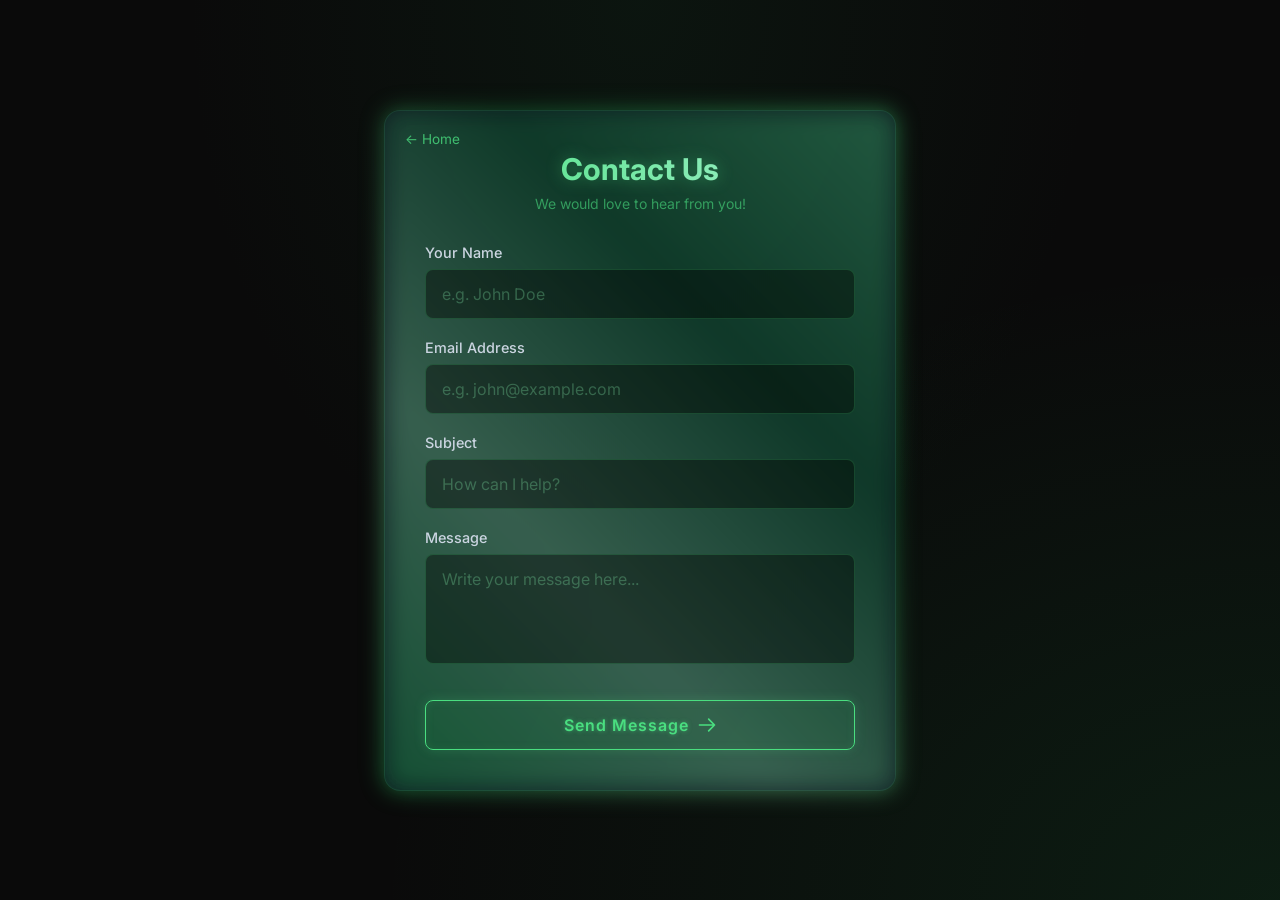
==== contact.html @ 9e4cfa11 "added new design" ====
<!DOCTYPE html>
<html lang="en">
<head>
    <meta charset="UTF-8">
    <meta name="viewport" content="width=device-width, initial-scale=1.0">
    <title>Simple Green Neon Contact Form</title>
    <!-- সাধারণ এবং সুন্দর ফন্ট (Inter) যুক্ত করা হলো -->
    <link href="https://fonts.googleapis.com/css2?family=Inter:wght@400;500;600;700&display=swap" rel="stylesheet">

    <style>
        * {
            box-sizing: border-box;
            margin: 0;
            padding: 0;
        }

        body {
            font-family: 'Inter', sans-serif;
            background-color: #0a0a0a;
            /* হালকা গ্রিন ব্যাকগ্রাউন্ড রেডিয়াল গ্র্যাডিয়েন্ট */
            background-image:
                radial-gradient(at 50% 0%, rgba(20, 83, 45, 0.15) 0, transparent 50%),
                radial-gradient(at 100% 100%, rgba(34, 197, 94, 0.1) 0, transparent 50%);
            color: #fff;
            min-height: 100vh;
            display: flex;
            align-items: center;
            justify-content: center;
            padding: 1rem;
        }

        /* গ্লোয়িং ফর্ম কন্টেইনার */
        .neon-container {
            width: 100%;
            max-width: 32rem;
            padding: 2rem;
            border-radius: 1rem;
            position: relative;
            z-index: 10;
            background: rgba(15, 23, 42, 0.6);
            backdrop-filter: blur(12px);
            border: 1px solid rgba(74, 222, 128, 0.15);
            box-shadow:
                0 0 15px rgba(74, 222, 128, 0.1),
                inset 0 0 20px rgba(74, 222, 128, 0.05);
        }

        @media (min-width: 640px) {
            .neon-container { padding: 2.5rem; }
        }

        /* কন্টেইনারের চারপাশে এনিমেটেড লাইট গ্রিন বর্ডার ইফেক্ট */
        .neon-container::before {
            content: '';
            position: absolute;
            top: -2px; left: -2px; right: -2px; bottom: -2px;
            background: linear-gradient(45deg, #22c55e, #86efac, #15803d, #4ade80);
            z-index: -1;
            filter: blur(12px);
            opacity: 0.35;
            border-radius: inherit;
            animation: glowing 15s linear infinite;
        }

        @keyframes glowing {
            0% { background-position: 0 0; }
            50% { background-position: 400% 0; }
            100% { background-position: 0 0; }
        }

        .form-header {
            text-align: center;
            margin-bottom: 2rem;
        }

        .form-header h2 {
            font-size: 1.875rem;
            font-weight: 700;
            background: linear-gradient(to right, #4ade80, #a7f3d0);
            -webkit-background-clip: text;
            background-clip: text;
            color: transparent;
            filter: drop-shadow(0 0 8px rgba(74, 222, 128, 0.4));
        }

        .form-header p {
            color: rgba(74, 222, 128, 0.6);
            margin-top: 0.5rem;
            font-size: 0.875rem;
        }

        form {
            display: flex;
            flex-direction: column;
            gap: 1.25rem;
        }

        .field-group { width: 100%; }

        /* লেবেল স্টাইল */
        .neon-label {
            color: #cbd5e1;
            font-weight: 500;
            font-size: 0.9rem;
            margin-bottom: 0.5rem;
            display: block;
            transition: color 0.3s ease;
        }

        .field-group:focus-within .neon-label {
            color: #4ade80;
        }

        /* কাস্টম ইনপুট স্টাইল (লাইট গ্রিন ফোকাস) */
        .neon-input {
            width: 100%;
            background: rgba(0, 0, 0, 0.4);
            border: 1px solid rgba(74, 222, 128, 0.2);
            border-radius: 0.5rem;
            padding: 0.875rem 1rem;
            color: #86efac;
            font-size: 1rem;
            font-family: inherit;
            transition: all 0.3s ease;
        }

        textarea.neon-input {
            resize: none;
        }

        .neon-input::placeholder {
            color: rgba(134, 239, 172, 0.3);
        }

        .neon-input:focus {
            outline: none;
            border-color: #4ade80;
            box-shadow:
                0 0 12px rgba(74, 222, 128, 0.4),
                inset 0 0 6px rgba(74, 222, 128, 0.2);
            background: rgba(6, 78, 59, 0.2);
        }

        /* নিয়ন সাবমিট বাটন */
        .btn-wrap { padding-top: 0.75rem; }

        .neon-btn {
            width: 100%;
            padding: 0.875rem 1rem;
            border-radius: 0.5rem;
            display: flex;
            justify-content: center;
            align-items: center;
            gap: 0.5rem;
            background: rgba(21, 128, 61, 0.1);
            border: 1px solid #4ade80;
            color: #4ade80;
            font-weight: 600;
            font-size: 1rem;
            font-family: inherit;
            letter-spacing: 1px;
            cursor: pointer;
            position: relative;
            overflow: hidden;
            transition: all 0.3s ease;
            text-shadow: 0 0 4px rgba(74, 222, 128, 0.5);
            box-shadow: 0 0 12px rgba(74, 222, 128, 0.2), inset 0 0 8px rgba(74, 222, 128, 0.1);
        }

        .neon-btn svg {
            width: 1.25rem;
            height: 1.25rem;
        }

        .neon-btn:hover {
            background: #4ade80;
            color: #022c22;
            box-shadow:
                0 0 20px rgba(74, 222, 128, 0.6),
                0 0 35px rgba(74, 222, 128, 0.4),
                inset 0 0 10px rgba(255, 255, 255, 0.4);
            text-shadow: none;
        }

        .neon-btn:active {
            transform: scale(0.98);
        }

        .spin {
            animation: spin 1s linear infinite;
        }

        @keyframes spin {
            from { transform: rotate(0deg); }
            to { transform: rotate(360deg); }
        }

        /* সাকসেস মেসেজ */
        .success-state {
            display: none;
            text-align: center;
            padding: 2rem 0;
        }

        .success-state.show {
            display: block;
        }

        .success-icon {
            display: inline-flex;
            align-items: center;
            justify-content: center;
            width: 4rem;
            height: 4rem;
            border-radius: 9999px;
            border: 2px solid #4ade80;
            box-shadow: 0 0 15px rgba(74, 222, 128, 0.3);
            margin-bottom: 1rem;
            background: rgba(74, 222, 128, 0.1);
        }

        .success-icon svg {
            width: 2rem;
            height: 2rem;
            color: #4ade80;
            filter: drop-shadow(0 0 5px rgba(74, 222, 128, 0.5));
        }

        .success-state h3 {
            font-size: 1.25rem;
            font-weight: 700;
            color: #6ee7b7;
            filter: drop-shadow(0 0 8px rgba(74, 222, 128, 0.3));
            margin-bottom: 0.5rem;
        }

        .success-state p {
            color: rgba(74, 222, 128, 0.7);
            font-size: 0.875rem;
        }

        .reset-btn {
            margin-top: 1.5rem;
            background: none;
            border: none;
            color: #22c55e;
            font-size: 0.875rem;
            text-decoration: underline;
            cursor: pointer;
            transition: all 0.2s ease;
            font-family: inherit;
        }

        .reset-btn:hover {
            color: #86efac;
            filter: drop-shadow(0 0 5px rgba(74, 222, 128, 0.5));
        }
    </style>
</head>
<body>

    <!-- গ্লোয়িং ফর্ম কন্টেইনার -->
    <div class="neon-container">

        <a href="index.html" style="position:absolute; top:1.25rem; left:1.25rem; color:#4ade80; text-decoration:none; font-size:0.85rem; display:flex; align-items:center; gap:6px; opacity:0.8; transition:opacity 0.2s;" onmouseover="this.style.opacity=1" onmouseout="this.style.opacity=0.8">&#8592; Home</a>
        <div class="form-header">
            <h2>Contact Us</h2>
            <p>We would love to hear from you!</p>
        </div>

        <form action="https://api.web3forms.com/submit" method="post" id="glowForm">
            <input type="hidden" name="access_key" value="3f1cc6be-ed95-4831-b984-0b19db2647e6">

            <!-- নাম (Name) -->
            <div class="field-group">
                <label for="fullName" class="neon-label">Your Name</label>
                <input type="text" id="fullName" name="from_name" class="neon-input" placeholder="e.g. John Doe" required>
            </div>

            <!-- ইমেইল (Email) -->
            <div class="field-group">
                <label for="email" class="neon-label">Email Address</label>
                <input type="email" id="email" name="email" class="neon-input" placeholder="e.g. john@example.com" required>
            </div>

            <!-- বিষয় (Subject) -->
            <div class="field-group">
                <label for="subject" class="neon-label">Subject</label>
                <input type="text" id="subject" name="subject" class="neon-input" placeholder="How can I help?" required>
            </div>

            <!-- মেসেজ (Message) -->
            <div class="field-group">
                <label for="message" class="neon-label">Message</label>
                <textarea id="message" name="message" rows="4" class="neon-input" placeholder="Write your message here..." required></textarea>
            </div>

            <!-- সাবমিট বাটন -->
            <div class="btn-wrap">
                <button type="submit" class="neon-btn">
                    <span>Send Message</span>
                    <svg fill="none" stroke="currentColor" viewBox="0 0 24 24">
                        <path stroke-linecap="round" stroke-linejoin="round" stroke-width="2" d="M14 5l7 7m0 0l-7 7m7-7H3"></path>
                    </svg>
                </button>
            </div>
        </form>

        <!-- সাকসেস মেসেজ -->
        <div id="successState" class="success-state">
            <div class="success-icon">
                <svg fill="none" stroke="currentColor" viewBox="0 0 24 24">
                    <path stroke-linecap="round" stroke-linejoin="round" stroke-width="2" d="M5 13l4 4L19 7"></path>
                </svg>
            </div>
            <h3>Message Sent!</h3>
            <p>Thank you for contacting us. We will get back to you soon.</p>

            <button onclick="resetForm()" class="reset-btn">
                Send another message
            </button>
        </div>

    </div>

    <script>
        document.addEventListener("DOMContentLoaded", function() {
            const form = document.getElementById('glowForm');

            if (form) {
                // এই অংশটি নিজে থেকেই ফর্মের সাবমিট বাটনকে চিনে নেবে
                form.addEventListener('submit', function(event) {
                    event.preventDefault(); // পেজ রিলোড বন্ধ করা

                    const successState = document.getElementById('successState');
                    const submitBtn = form.querySelector('button[type="submit"]');
                    const originalBtnContent = submitBtn.innerHTML;

                    // লোডিং স্পিনার অ্যানিমেশন চালু করা
                    submitBtn.innerHTML = `
                        <svg class="spin" xmlns="http://www.w3.org/2000/svg" fill="none" viewBox="0 0 24 24" style="width:1.25rem;height:1.25rem;">
                            <circle style="opacity:0.25" cx="12" cy="12" r="10" stroke="currentColor" stroke-width="4"></circle>
                            <path style="opacity:0.75" fill="currentColor" d="M4 12a8 8 0 018-8V0C5.373 0 0 5.373 0 12h4zm2 5.291A7.962 7.962 0 014 12H0c0 3.042 1.135 5.824 3 7.938l3-2.647z"></path>
                        </svg>
                        Sending...
                    `;
                    submitBtn.style.pointerEvents = 'none';
                    submitBtn.style.opacity = '0.8';

                    // Web3Forms-এ ডাটা পাঠানো
                    fetch(form.action, {
                        method: form.method,
                        body: new FormData(form),
                        headers: { 'Accept': 'application/json' }
                    }).then(response => {
                        if (response.ok) {
                            form.style.display = 'none';
                            successState.classList.add('show');
                            form.reset();
                        } else {
                            alert("Oops! Something went wrong.");
                        }
                    }).catch(error => {
                        alert("Network error! Please check your connection.");
                    }).finally(() => {
                        // বাটনকে আগের ডিজাইনে ফিরিয়ে আনা
                        submitBtn.innerHTML = originalBtnContent;
                        submitBtn.style.pointerEvents = 'auto';
                        submitBtn.style.opacity = '1';
                    });
                });
            }
        });

        // ফর্ম পুনরায় দেখানোর ফাংশন
        function resetForm() {
            document.getElementById('successState').classList.remove('show');
            document.getElementById('glowForm').style.display = 'flex';
        }
    </script>

</body>
</html>
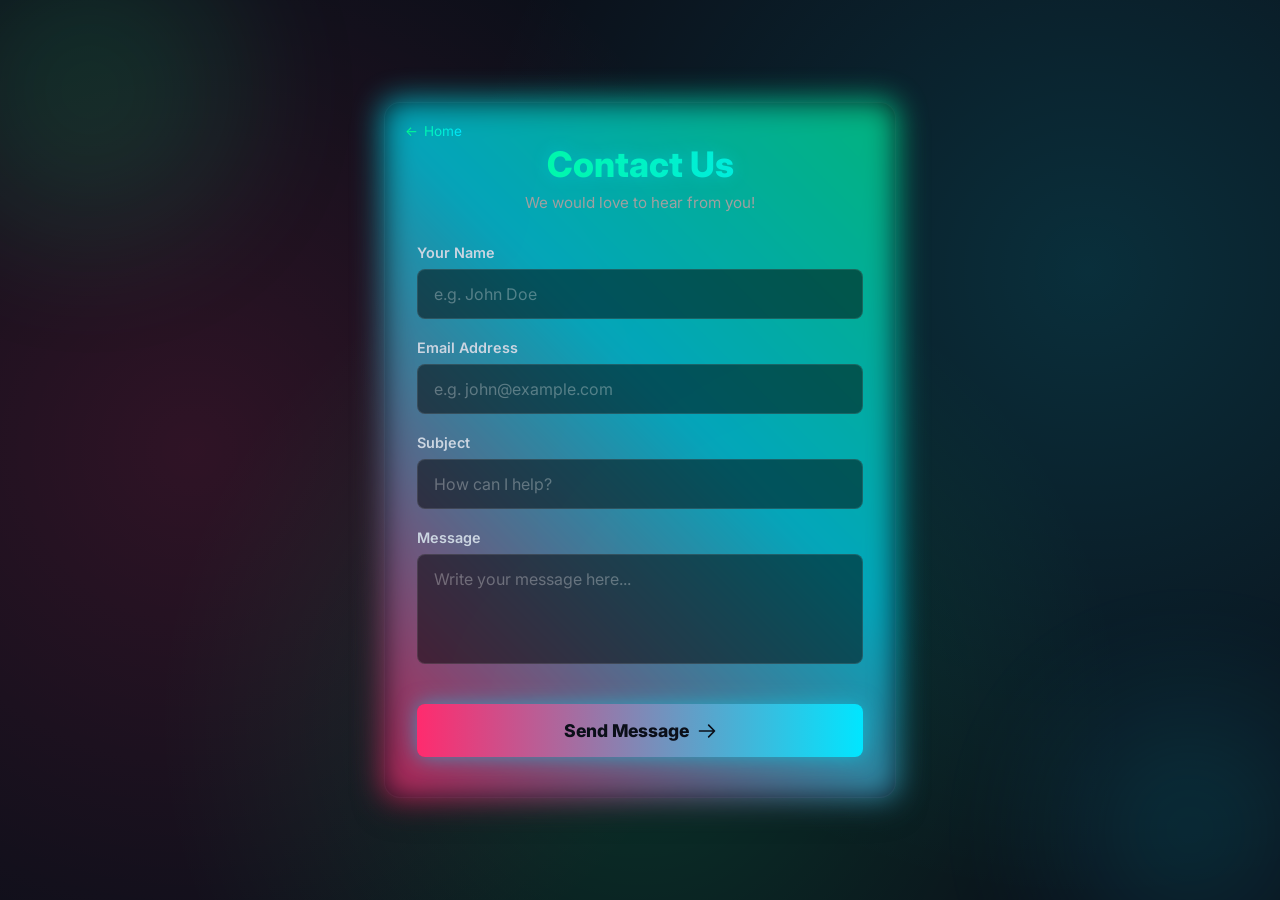
==== commit 30f2976e: "new design" ====
--- a/contact.html
+++ b/contact.html
@@ -3,299 +3,184 @@
 <head>
     <meta charset="UTF-8">
     <meta name="viewport" content="width=device-width, initial-scale=1.0">
-    <title>Simple Green Neon Contact Form</title>
-    <!-- সাধারণ এবং সুন্দর ফন্ট (Inter) যুক্ত করা হলো -->
-    <link href="https://fonts.googleapis.com/css2?family=Inter:wght@400;500;600;700&display=swap" rel="stylesheet">
+    <title>Contact | My Portfolio</title>
+    <link href="https://fonts.googleapis.com/css2?family=Inter:wght@400;500;600;700;800&display=swap" rel="stylesheet">
 
     <style>
-        * {
-            box-sizing: border-box;
-            margin: 0;
-            padding: 0;
-        }
-
+        :root {
+            --c-green: #00ff88;
+            --c-cyan: #00e6ff;
+            --c-pink: #ff2b6e;
+            --c-purple: #7c4dff;
+        }
+        * { box-sizing: border-box; margin: 0; padding: 0; }
+        html { scroll-behavior: smooth; }
         body {
             font-family: 'Inter', sans-serif;
-            background-color: #0a0a0a;
-            /* হালকা গ্রিন ব্যাকগ্রাউন্ড রেডিয়াল গ্র্যাডিয়েন্ট */
+            background-color: #0b0f19;
+            /* মাল্টি-কালার রেডিয়াল গ্রেডিয়েন্ট ব্যাকগ্রাউন্ড */
             background-image:
-                radial-gradient(at 50% 0%, rgba(20, 83, 45, 0.15) 0, transparent 50%),
-                radial-gradient(at 100% 100%, rgba(34, 197, 94, 0.1) 0, transparent 50%);
-            color: #fff;
-            min-height: 100vh;
-            display: flex;
-            align-items: center;
-            justify-content: center;
-            padding: 1rem;
-        }
-
-        /* গ্লোয়িং ফর্ম কন্টেইনার */
+                radial-gradient(circle at 15% 50%, rgba(255, 43, 110, 0.15), transparent 50%),
+                radial-gradient(circle at 85% 30%, rgba(0, 230, 255, 0.15), transparent 50%),
+                radial-gradient(circle at 50% 80%, rgba(0, 255, 136, 0.15), transparent 50%);
+            color: #fff; min-height: 100vh; display: flex; flex-direction: column; justify-content: center;
+            padding: 2rem 1rem; position: relative; overflow-x: hidden;
+        }
+
+        /* ভাসমান গ্র্যাডিয়েন্ট ব্লব — index.html এর সাথে ভিজ্যুয়াল consistency রাখার জন্য */
+        .blob { position: fixed; border-radius: 50%; filter: blur(70px); opacity: 0.12; pointer-events: none; z-index: 0; }
+        .blob-a { width: 300px; height: 300px; background: var(--c-green); top: -60px; left: -60px; animation: blobFloat 14s ease-in-out infinite; }
+        .blob-b { width: 260px; height: 260px; background: var(--c-cyan); bottom: -60px; right: -40px; animation: blobFloat 18s ease-in-out infinite reverse; }
+        @keyframes blobFloat { 0%, 100% { transform: translate(0, 0) scale(1); } 33% { transform: translate(30px, -30px) scale(1.15); } 66% { transform: translate(-20px, 20px) scale(0.9); } }
+
+        @media (prefers-reduced-motion: reduce) {
+            *, *::before, *::after { animation-duration: 0.001ms !important; animation-iteration-count: 1 !important; transition-duration: 0.001ms !important; scroll-behavior: auto !important; }
+        }
+
+        /* অ্যানিমেটেড গ্রেডিয়েন্ট টেক্সট */
+        .gradient-text {
+            background: linear-gradient(90deg, var(--c-green), var(--c-cyan), var(--c-pink), var(--c-green));
+            background-size: 300%;
+            -webkit-background-clip: text;
+            background-clip: text;
+            color: transparent;
+            animation: gradientMove 5s ease infinite;
+        }
+
+        @keyframes gradientMove {
+            0% { background-position: 0% 50%; }
+            50% { background-position: 100% 50%; }
+            100% { background-position: 0% 50%; }
+        }
+
+        /* মূল ফর্ম কন্টেইনার */
         .neon-container {
-            width: 100%;
-            max-width: 32rem;
-            padding: 2rem;
-            border-radius: 1rem;
-            position: relative;
-            z-index: 10;
-            background: rgba(15, 23, 42, 0.6);
-            backdrop-filter: blur(12px);
-            border: 1px solid rgba(74, 222, 128, 0.15);
-            box-shadow:
-                0 0 15px rgba(74, 222, 128, 0.1),
-                inset 0 0 20px rgba(74, 222, 128, 0.05);
-        }
-
-        @media (min-width: 640px) {
-            .neon-container { padding: 2.5rem; }
-        }
-
-        /* কন্টেইনারের চারপাশে এনিমেটেড লাইট গ্রিন বর্ডার ইফেক্ট */
+            width: 100%; max-width: 32rem; margin: auto; padding: 2.5rem 2rem;
+            border-radius: 1rem; position: relative; z-index: 10;
+            background: rgba(11, 15, 25, 0.85); backdrop-filter: blur(15px);
+            border: 1px solid rgba(255, 255, 255, 0.05);
+            box-shadow: 0 10px 30px rgba(0, 0, 0, 0.5);
+        }
+
+        /* কন্টেইনারের চারপাশে অ্যানিমেটেড গ্রেডিয়েন্ট বর্ডার গ্লো */
         .neon-container::before {
-            content: '';
-            position: absolute;
-            top: -2px; left: -2px; right: -2px; bottom: -2px;
-            background: linear-gradient(45deg, #22c55e, #86efac, #15803d, #4ade80);
-            z-index: -1;
-            filter: blur(12px);
-            opacity: 0.35;
-            border-radius: inherit;
-            animation: glowing 15s linear infinite;
-        }
-
+            content: ''; position: absolute; inset: -3px;
+            background: linear-gradient(45deg, var(--c-pink), var(--c-cyan), var(--c-green), var(--c-purple), var(--c-pink));
+            background-size: 400%; z-index: -1; filter: blur(15px); opacity: 0.7;
+            border-radius: inherit; animation: glowing 8s linear infinite;
+        }
         @keyframes glowing {
             0% { background-position: 0 0; }
             50% { background-position: 400% 0; }
             100% { background-position: 0 0; }
         }
 
-        .form-header {
-            text-align: center;
-            margin-bottom: 2rem;
-        }
-
-        .form-header h2 {
-            font-size: 1.875rem;
-            font-weight: 700;
-            background: linear-gradient(to right, #4ade80, #a7f3d0);
-            -webkit-background-clip: text;
-            background-clip: text;
-            color: transparent;
-            filter: drop-shadow(0 0 8px rgba(74, 222, 128, 0.4));
-        }
-
-        .form-header p {
-            color: rgba(74, 222, 128, 0.6);
-            margin-top: 0.5rem;
-            font-size: 0.875rem;
-        }
-
-        form {
-            display: flex;
-            flex-direction: column;
-            gap: 1.25rem;
-        }
-
-        .field-group { width: 100%; }
-
-        /* লেবেল স্টাইল */
-        .neon-label {
-            color: #cbd5e1;
-            font-weight: 500;
-            font-size: 0.9rem;
-            margin-bottom: 0.5rem;
-            display: block;
-            transition: color 0.3s ease;
-        }
-
+        .back-home {
+            position: absolute; top: 1.25rem; left: 1.25rem; text-decoration: none; font-size: 0.85rem;
+            display: inline-flex; align-items: center; gap: 6px; transition: all 0.3s ease;
+        }
+        .back-home .arrow { display: inline-block; transition: transform 0.3s ease; }
+        .back-home:hover .arrow { transform: translateX(-4px); }
+
+        .form-header { text-align: center; margin-bottom: 2rem; }
+        .form-header h2 { font-size: 2.2rem; font-weight: 800; filter: drop-shadow(0 0 8px rgba(0, 230, 255, 0.3)); }
+        .form-header p { color: #a0a0a0; margin-top: 0.5rem; font-size: 0.95rem; }
+
+        form { display: flex; flex-direction: column; gap: 1.25rem; }
+        .field-group { width: 100%; position: relative; }
+
+        .neon-label { color: #cbd5e1; font-weight: 600; font-size: 0.9rem; margin-bottom: 0.5rem; display: block; transition: all 0.3s ease; }
+
+        /* ইনপুট ফিল্ডে ফোকাস করলে লেবেল গ্রেডিয়েন্ট হবে */
         .field-group:focus-within .neon-label {
-            color: #4ade80;
-        }
-
-        /* কাস্টম ইনপুট স্টাইল (লাইট গ্রিন ফোকাস) */
+            background: linear-gradient(90deg, var(--c-cyan), var(--c-green));
+            -webkit-background-clip: text; background-clip: text; color: transparent;
+        }
+
         .neon-input {
-            width: 100%;
-            background: rgba(0, 0, 0, 0.4);
-            border: 1px solid rgba(74, 222, 128, 0.2);
-            border-radius: 0.5rem;
-            padding: 0.875rem 1rem;
-            color: #86efac;
-            font-size: 1rem;
-            font-family: inherit;
-            transition: all 0.3s ease;
-        }
-
-        textarea.neon-input {
-            resize: none;
-        }
-
-        .neon-input::placeholder {
-            color: rgba(134, 239, 172, 0.3);
-        }
-
+            width: 100%; background: rgba(0, 0, 0, 0.5);
+            border: 1px solid rgba(255, 255, 255, 0.1); border-radius: 0.5rem;
+            padding: 0.875rem 1rem; color: #fff; font-size: 1rem; font-family: inherit; transition: all 0.3s ease;
+        }
+        textarea.neon-input { resize: none; }
+        .neon-input::placeholder { color: rgba(255, 255, 255, 0.3); }
+
+        /* ইনপুট ফিল্ডে ফোকাস গ্রেডিয়েন্ট শ্যাডো */
         .neon-input:focus {
             outline: none;
-            border-color: #4ade80;
-            box-shadow:
-                0 0 12px rgba(74, 222, 128, 0.4),
-                inset 0 0 6px rgba(74, 222, 128, 0.2);
-            background: rgba(6, 78, 59, 0.2);
-        }
-
-        /* নিয়ন সাবমিট বাটন */
-        .btn-wrap { padding-top: 0.75rem; }
-
+            border-color: var(--c-cyan);
+            box-shadow: 0 0 15px rgba(0, 230, 255, 0.4), inset 0 0 8px rgba(255, 43, 110, 0.2);
+            background: rgba(0, 230, 255, 0.05);
+        }
+
+        .btn-wrap { padding-top: 1rem; }
+
+        /* হাই-এনার্জি অ্যানিমেটেড গ্রেডিয়েন্ট বাটন */
         .neon-btn {
-            width: 100%;
-            padding: 0.875rem 1rem;
-            border-radius: 0.5rem;
-            display: flex;
-            justify-content: center;
-            align-items: center;
-            gap: 0.5rem;
-            background: rgba(21, 128, 61, 0.1);
-            border: 1px solid #4ade80;
-            color: #4ade80;
-            font-weight: 600;
-            font-size: 1rem;
-            font-family: inherit;
-            letter-spacing: 1px;
-            cursor: pointer;
-            position: relative;
-            overflow: hidden;
-            transition: all 0.3s ease;
-            text-shadow: 0 0 4px rgba(74, 222, 128, 0.5);
-            box-shadow: 0 0 12px rgba(74, 222, 128, 0.2), inset 0 0 8px rgba(74, 222, 128, 0.1);
-        }
-
-        .neon-btn svg {
-            width: 1.25rem;
-            height: 1.25rem;
-        }
-
+            width: 100%; padding: 1rem; border-radius: 0.5rem; display: flex; justify-content: center; align-items: center; gap: 0.5rem;
+            background: linear-gradient(90deg, var(--c-pink), var(--c-cyan), var(--c-green), var(--c-pink)); background-size: 300%;
+            animation: gradientMove 4s linear infinite; border: none;
+            color: #0b0f19; font-weight: 800; font-size: 1.1rem; font-family: inherit; cursor: pointer; position: relative; overflow: hidden; transition: all 0.3s ease;
+            box-shadow: 0 0 20px rgba(0, 230, 255, 0.5);
+        }
+        .neon-btn svg { width: 1.25rem; height: 1.25rem; }
         .neon-btn:hover {
-            background: #4ade80;
-            color: #022c22;
-            box-shadow:
-                0 0 20px rgba(74, 222, 128, 0.6),
-                0 0 35px rgba(74, 222, 128, 0.4),
-                inset 0 0 10px rgba(255, 255, 255, 0.4);
-            text-shadow: none;
-        }
-
-        .neon-btn:active {
-            transform: scale(0.98);
-        }
-
-        .spin {
-            animation: spin 1s linear infinite;
-        }
-
-        @keyframes spin {
-            from { transform: rotate(0deg); }
-            to { transform: rotate(360deg); }
-        }
-
-        /* সাকসেস মেসেজ */
-        .success-state {
-            display: none;
-            text-align: center;
-            padding: 2rem 0;
-        }
-
-        .success-state.show {
-            display: block;
-        }
-
-        .success-icon {
-            display: inline-flex;
-            align-items: center;
-            justify-content: center;
-            width: 4rem;
-            height: 4rem;
-            border-radius: 9999px;
-            border: 2px solid #4ade80;
-            box-shadow: 0 0 15px rgba(74, 222, 128, 0.3);
-            margin-bottom: 1rem;
-            background: rgba(74, 222, 128, 0.1);
-        }
-
-        .success-icon svg {
-            width: 2rem;
-            height: 2rem;
-            color: #4ade80;
-            filter: drop-shadow(0 0 5px rgba(74, 222, 128, 0.5));
-        }
-
-        .success-state h3 {
-            font-size: 1.25rem;
-            font-weight: 700;
-            color: #6ee7b7;
-            filter: drop-shadow(0 0 8px rgba(74, 222, 128, 0.3));
-            margin-bottom: 0.5rem;
-        }
-
-        .success-state p {
-            color: rgba(74, 222, 128, 0.7);
-            font-size: 0.875rem;
-        }
-
-        .reset-btn {
-            margin-top: 1.5rem;
-            background: none;
-            border: none;
-            color: #22c55e;
-            font-size: 0.875rem;
-            text-decoration: underline;
-            cursor: pointer;
-            transition: all 0.2s ease;
-            font-family: inherit;
-        }
-
-        .reset-btn:hover {
-            color: #86efac;
-            filter: drop-shadow(0 0 5px rgba(74, 222, 128, 0.5));
-        }
+            transform: translateY(-3px) scale(1.02);
+            box-shadow: 0 10px 30px rgba(255, 43, 110, 0.6), 0 0 20px rgba(0, 255, 136, 0.6);
+            color: #fff;
+        }
+        .neon-btn:active { transform: scale(0.98); }
+
+        /* Spinner */
+        .spin { animation: spin 1s linear infinite; }
+        @keyframes spin { from { transform: rotate(0deg); } to { transform: rotate(360deg); } }
+
+        /* সাকসেস মেসেজ স্টাইল */
+        .success-state { display: none; text-align: center; padding: 2rem 0; }
+        .success-state.show { display: block; }
+        .success-icon { display: inline-flex; align-items: center; justify-content: center; width: 4.5rem; height: 4.5rem; border-radius: 50%; background: linear-gradient(45deg, var(--c-green), var(--c-cyan)); margin-bottom: 1rem; box-shadow: 0 0 20px rgba(0, 255, 136, 0.4); animation: popIn 0.5s ease; }
+        @keyframes popIn { 0% { transform: scale(0); opacity: 0; } 70% { transform: scale(1.15); } 100% { transform: scale(1); opacity: 1; } }
+        .success-icon svg { width: 2.5rem; height: 2.5rem; color: #0b0f19; }
+        .success-state h3 { font-size: 1.5rem; font-weight: 800; margin-bottom: 0.5rem; }
+        .success-state p { color: #a0a0a0; font-size: 0.95rem; }
+        .reset-btn { margin-top: 1.5rem; background: none; border: none; font-size: 1rem; font-weight: 600; font-family: inherit; cursor: pointer; transition: all 0.2s ease; }
+        .reset-btn.gradient-text { display: inline-block; }
+        .reset-btn:hover { filter: brightness(1.2); text-decoration: underline; }
     </style>
 </head>
 <body>
 
-    <!-- গ্লোয়িং ফর্ম কন্টেইনার -->
+    <div class="blob blob-a"></div>
+    <div class="blob blob-b"></div>
+
     <div class="neon-container">
-
-        <a href="index.html" style="position:absolute; top:1.25rem; left:1.25rem; color:#4ade80; text-decoration:none; font-size:0.85rem; display:flex; align-items:center; gap:6px; opacity:0.8; transition:opacity 0.2s;" onmouseover="this.style.opacity=1" onmouseout="this.style.opacity=0.8">&#8592; Home</a>
+        <a href="index.html" class="back-home gradient-text"><span class="arrow">&#8592;</span> Home</a>
+
         <div class="form-header">
-            <h2>Contact Us</h2>
+            <h2 class="gradient-text">Contact Us</h2>
             <p>We would love to hear from you!</p>
         </div>
 
         <form action="https://api.web3forms.com/submit" method="post" id="glowForm">
             <input type="hidden" name="access_key" value="3f1cc6be-ed95-4831-b984-0b19db2647e6">
 
-            <!-- নাম (Name) -->
             <div class="field-group">
                 <label for="fullName" class="neon-label">Your Name</label>
                 <input type="text" id="fullName" name="from_name" class="neon-input" placeholder="e.g. John Doe" required>
             </div>
-
-            <!-- ইমেইল (Email) -->
             <div class="field-group">
                 <label for="email" class="neon-label">Email Address</label>
                 <input type="email" id="email" name="email" class="neon-input" placeholder="e.g. john@example.com" required>
             </div>
-
-            <!-- বিষয় (Subject) -->
             <div class="field-group">
                 <label for="subject" class="neon-label">Subject</label>
                 <input type="text" id="subject" name="subject" class="neon-input" placeholder="How can I help?" required>
             </div>
-
-            <!-- মেসেজ (Message) -->
             <div class="field-group">
                 <label for="message" class="neon-label">Message</label>
                 <textarea id="message" name="message" rows="4" class="neon-input" placeholder="Write your message here..." required></textarea>
             </div>
 
-            <!-- সাবমিট বাটন -->
             <div class="btn-wrap">
                 <button type="submit" class="neon-btn">
                     <span>Send Message</span>
@@ -306,37 +191,30 @@
             </div>
         </form>
 
-        <!-- সাকসেস মেসেজ -->
         <div id="successState" class="success-state">
             <div class="success-icon">
                 <svg fill="none" stroke="currentColor" viewBox="0 0 24 24">
-                    <path stroke-linecap="round" stroke-linejoin="round" stroke-width="2" d="M5 13l4 4L19 7"></path>
+                    <path stroke-linecap="round" stroke-linejoin="round" stroke-width="3" d="M5 13l4 4L19 7"></path>
                 </svg>
             </div>
-            <h3>Message Sent!</h3>
+            <h3 class="gradient-text">Message Sent!</h3>
             <p>Thank you for contacting us. We will get back to you soon.</p>
-
-            <button onclick="resetForm()" class="reset-btn">
-                Send another message
-            </button>
+            <button onclick="resetForm()" class="reset-btn gradient-text">Send another message</button>
         </div>
-
     </div>
 
     <script>
         document.addEventListener("DOMContentLoaded", function() {
             const form = document.getElementById('glowForm');
-
             if (form) {
-                // এই অংশটি নিজে থেকেই ফর্মের সাবমিট বাটনকে চিনে নেবে
                 form.addEventListener('submit', function(event) {
-                    event.preventDefault(); // পেজ রিলোড বন্ধ করা
+                    event.preventDefault();
 
                     const successState = document.getElementById('successState');
                     const submitBtn = form.querySelector('button[type="submit"]');
                     const originalBtnContent = submitBtn.innerHTML;
 
-                    // লোডিং স্পিনার অ্যানিমেশন চালু করা
+                    // লোডিং স্পিনার অ্যানিমেশন
                     submitBtn.innerHTML = `
                         <svg class="spin" xmlns="http://www.w3.org/2000/svg" fill="none" viewBox="0 0 24 24" style="width:1.25rem;height:1.25rem;">
                             <circle style="opacity:0.25" cx="12" cy="12" r="10" stroke="currentColor" stroke-width="4"></circle>
@@ -345,9 +223,8 @@
                         Sending...
                     `;
                     submitBtn.style.pointerEvents = 'none';
-                    submitBtn.style.opacity = '0.8';
-
-                    // Web3Forms-এ ডাটা পাঠানো
+                    submitBtn.style.opacity = '0.9';
+
                     fetch(form.action, {
                         method: form.method,
                         body: new FormData(form),
@@ -363,7 +240,6 @@
                     }).catch(error => {
                         alert("Network error! Please check your connection.");
                     }).finally(() => {
-                        // বাটনকে আগের ডিজাইনে ফিরিয়ে আনা
                         submitBtn.innerHTML = originalBtnContent;
                         submitBtn.style.pointerEvents = 'auto';
                         submitBtn.style.opacity = '1';
@@ -372,12 +248,10 @@
             }
         });
 
-        // ফর্ম পুনরায় দেখানোর ফাংশন
         function resetForm() {
             document.getElementById('successState').classList.remove('show');
             document.getElementById('glowForm').style.display = 'flex';
         }
     </script>
-
 </body>
-</html>
+</html>
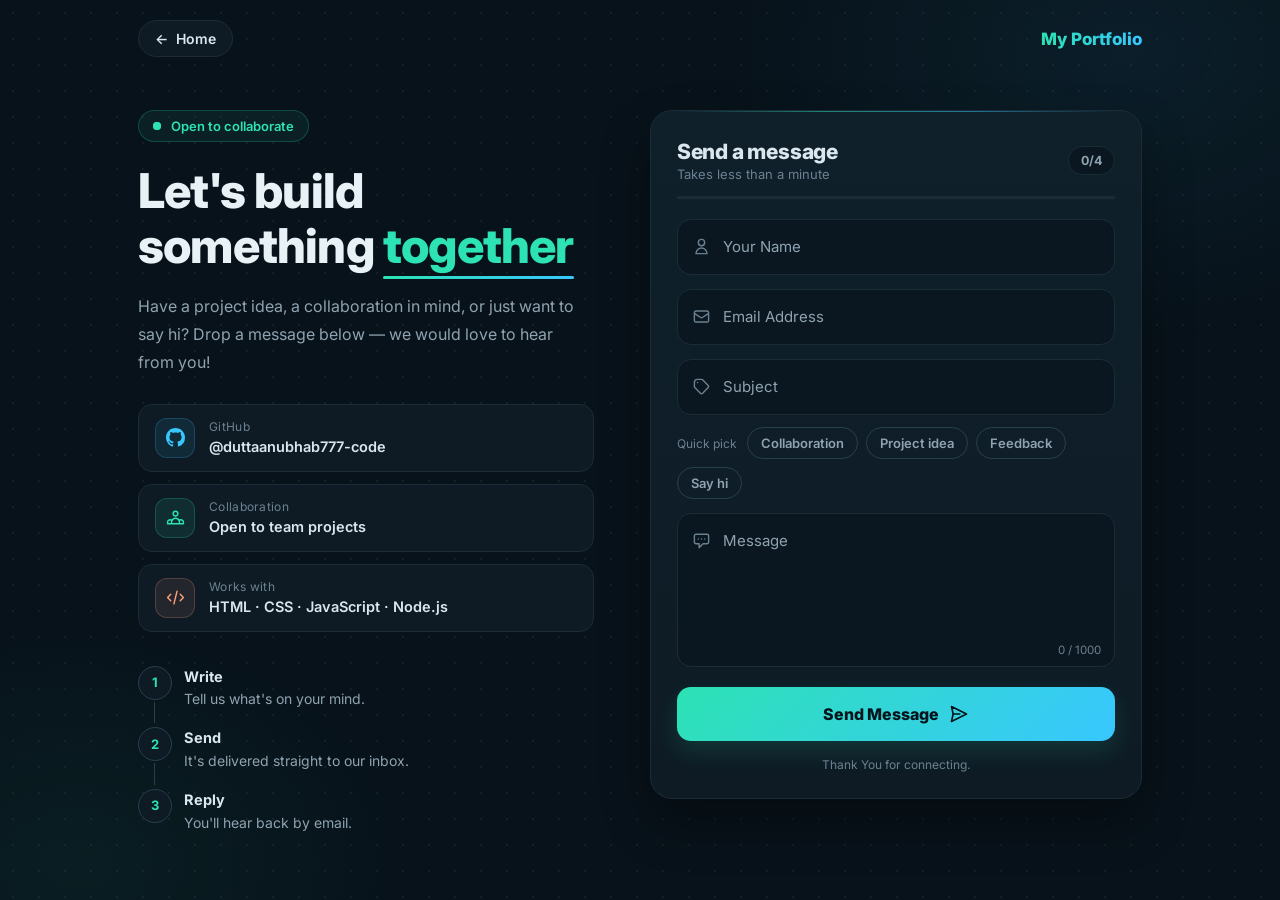
==== commit d04b9130: "added new ui for contact html" ====
--- a/contact.html
+++ b/contact.html
@@ -3,216 +3,376 @@
 <head>
     <meta charset="UTF-8">
     <meta name="viewport" content="width=device-width, initial-scale=1.0">
+    <meta name="theme-color" content="#08121a">
     <title>Contact | My Portfolio</title>
+    <link rel="preconnect" href="https://fonts.googleapis.com">
+    <link rel="preconnect" href="https://fonts.gstatic.com" crossorigin>
     <link href="https://fonts.googleapis.com/css2?family=Inter:wght@400;500;600;700;800&display=swap" rel="stylesheet">
 
     <style>
+        /* ============================================================
+           Contact page — calm & easy on the eyes
+           নিয়ম: বড় glow/blur/ঝলমলে gradient নেই। রং কম-saturated, সব সফট।
+           infinite অ্যানিমেশন প্রায় নেই; যা আছে তা শুধু transform/opacity (হালকা)।
+           ============================================================ */
         :root {
-            --c-green: #00ff88;
-            --c-cyan: #00e6ff;
-            --c-pink: #ff2b6e;
-            --c-purple: #7c4dff;
+            --bg: #08121a;
+            --surface: #0e1b25;
+            --surface-2: #0f202b;
+            --field: #0a1620;
+            --line: #1b2c38;
+            --line-2: #27404d;
+            --text: #dbe7ee;
+            --muted: #8fa3b0;
+            --dim: #6c8190;
+            --green: #2de2b4;
+            --cyan: #38c7ff;
+            --peach: #ff9f7a;
+            --danger: #ef8b76;
         }
         * { box-sizing: border-box; margin: 0; padding: 0; }
-        html { scroll-behavior: smooth; }
+        html { scroll-behavior: smooth; -webkit-text-size-adjust: 100%; }
         body {
-            font-family: 'Inter', sans-serif;
-            background-color: #0b0f19;
-            /* মাল্টি-কালার রেডিয়াল গ্রেডিয়েন্ট ব্যাকগ্রাউন্ড */
-            background-image:
-                radial-gradient(circle at 15% 50%, rgba(255, 43, 110, 0.15), transparent 50%),
-                radial-gradient(circle at 85% 30%, rgba(0, 230, 255, 0.15), transparent 50%),
-                radial-gradient(circle at 50% 80%, rgba(0, 255, 136, 0.15), transparent 50%);
-            color: #fff; min-height: 100vh; display: flex; flex-direction: column; justify-content: center;
-            padding: 2rem 1rem; position: relative; overflow-x: hidden;
-        }
-
-        /* ভাসমান গ্র্যাডিয়েন্ট ব্লব — index.html এর সাথে ভিজ্যুয়াল consistency রাখার জন্য */
-        .blob { position: fixed; border-radius: 50%; filter: blur(70px); opacity: 0.12; pointer-events: none; z-index: 0; }
-        .blob-a { width: 300px; height: 300px; background: var(--c-green); top: -60px; left: -60px; animation: blobFloat 14s ease-in-out infinite; }
-        .blob-b { width: 260px; height: 260px; background: var(--c-cyan); bottom: -60px; right: -40px; animation: blobFloat 18s ease-in-out infinite reverse; }
-        @keyframes blobFloat { 0%, 100% { transform: translate(0, 0) scale(1); } 33% { transform: translate(30px, -30px) scale(1.15); } 66% { transform: translate(-20px, 20px) scale(0.9); } }
+            font-family: 'Inter', 'Segoe UI', Tahoma, sans-serif;
+            background: var(--bg);
+            color: var(--text);
+            min-height: 100vh;
+            overflow-x: hidden;
+            -webkit-font-smoothing: antialiased;
+        }
+        /* স্থির (static) সফট ব্যাকগ্রাউন্ড: দুটো ঝাপসা আলো + হালকা dot-grid */
+        body::before {
+            content: "";
+            position: fixed;
+            inset: 0;
+            z-index: -1;
+            pointer-events: none;
+            background:
+                radial-gradient(620px 420px at 88% 6%, rgba(56, 199, 255, 0.07), transparent 70%),
+                radial-gradient(520px 380px at 6% 96%, rgba(45, 226, 180, 0.06), transparent 70%),
+                radial-gradient(rgba(255, 255, 255, 0.05) 1px, transparent 1.3px) 0 0 / 26px 26px;
+        }
+        :focus-visible { outline: 2px solid var(--cyan); outline-offset: 3px; }
+        ::selection { background: var(--cyan); color: var(--bg); }
 
         @media (prefers-reduced-motion: reduce) {
             *, *::before, *::after { animation-duration: 0.001ms !important; animation-iteration-count: 1 !important; transition-duration: 0.001ms !important; scroll-behavior: auto !important; }
         }
 
-        /* অ্যানিমেটেড গ্রেডিয়েন্ট টেক্সট */
-        .gradient-text {
-            background: linear-gradient(90deg, var(--c-green), var(--c-cyan), var(--c-pink), var(--c-green));
-            background-size: 300%;
-            -webkit-background-clip: text;
-            background-clip: text;
-            color: transparent;
-            animation: gradientMove 5s ease infinite;
-        }
-
-        @keyframes gradientMove {
-            0% { background-position: 0% 50%; }
-            50% { background-position: 100% 50%; }
-            100% { background-position: 0% 50%; }
-        }
-
-        /* মূল ফর্ম কন্টেইনার */
-        .neon-container {
-            width: 100%; max-width: 32rem; margin: auto; padding: 2.5rem 2rem;
-            border-radius: 1rem; position: relative; z-index: 10;
-            background: rgba(11, 15, 25, 0.85); backdrop-filter: blur(15px);
-            border: 1px solid rgba(255, 255, 255, 0.05);
-            box-shadow: 0 10px 30px rgba(0, 0, 0, 0.5);
-        }
-
-        /* কন্টেইনারের চারপাশে অ্যানিমেটেড গ্রেডিয়েন্ট বর্ডার গ্লো */
-        .neon-container::before {
-            content: ''; position: absolute; inset: -3px;
-            background: linear-gradient(45deg, var(--c-pink), var(--c-cyan), var(--c-green), var(--c-purple), var(--c-pink));
-            background-size: 400%; z-index: -1; filter: blur(15px); opacity: 0.7;
-            border-radius: inherit; animation: glowing 8s linear infinite;
-        }
-        @keyframes glowing {
-            0% { background-position: 0 0; }
-            50% { background-position: 400% 0; }
-            100% { background-position: 0 0; }
-        }
-
+        /* ---------- Entrance (একবারই চলে) ---------- */
+        .rise { animation: rise 0.7s cubic-bezier(0.2, 0.8, 0.2, 1) both; animation-delay: calc(var(--i, 0) * 70ms); }
+        @keyframes rise { from { opacity: 0; transform: translateY(18px); } to { opacity: 1; transform: none; } }
+
+        /* ---------- Layout ---------- */
+        .shell { max-width: 1040px; margin: 0 auto; padding: 20px 18px 44px; min-height: 100vh; display: flex; flex-direction: column; }
+        .top { display: flex; align-items: center; justify-content: space-between; margin-bottom: 30px; }
         .back-home {
-            position: absolute; top: 1.25rem; left: 1.25rem; text-decoration: none; font-size: 0.85rem;
-            display: inline-flex; align-items: center; gap: 6px; transition: all 0.3s ease;
+            display: inline-flex; align-items: center; gap: 8px; text-decoration: none;
+            font-size: 14px; font-weight: 600; color: var(--text);
+            padding: 9px 16px; border-radius: 30px; background: var(--surface); border: 1px solid var(--line);
+            transition: border-color 0.25s ease, color 0.25s ease;
         }
         .back-home .arrow { display: inline-block; transition: transform 0.3s ease; }
+        .back-home:hover { border-color: var(--line-2); color: var(--green); }
         .back-home:hover .arrow { transform: translateX(-4px); }
-
-        .form-header { text-align: center; margin-bottom: 2rem; }
-        .form-header h2 { font-size: 2.2rem; font-weight: 800; filter: drop-shadow(0 0 8px rgba(0, 230, 255, 0.3)); }
-        .form-header p { color: #a0a0a0; margin-top: 0.5rem; font-size: 0.95rem; }
-
-        form { display: flex; flex-direction: column; gap: 1.25rem; }
-        .field-group { width: 100%; position: relative; }
-
-        .neon-label { color: #cbd5e1; font-weight: 600; font-size: 0.9rem; margin-bottom: 0.5rem; display: block; transition: all 0.3s ease; }
-
-        /* ইনপুট ফিল্ডে ফোকাস করলে লেবেল গ্রেডিয়েন্ট হবে */
-        .field-group:focus-within .neon-label {
-            background: linear-gradient(90deg, var(--c-cyan), var(--c-green));
-            -webkit-background-clip: text; background-clip: text; color: transparent;
-        }
-
-        .neon-input {
-            width: 100%; background: rgba(0, 0, 0, 0.5);
-            border: 1px solid rgba(255, 255, 255, 0.1); border-radius: 0.5rem;
-            padding: 0.875rem 1rem; color: #fff; font-size: 1rem; font-family: inherit; transition: all 0.3s ease;
-        }
-        textarea.neon-input { resize: none; }
-        .neon-input::placeholder { color: rgba(255, 255, 255, 0.3); }
-
-        /* ইনপুট ফিল্ডে ফোকাস গ্রেডিয়েন্ট শ্যাডো */
-        .neon-input:focus {
-            outline: none;
-            border-color: var(--c-cyan);
-            box-shadow: 0 0 15px rgba(0, 230, 255, 0.4), inset 0 0 8px rgba(255, 43, 110, 0.2);
-            background: rgba(0, 230, 255, 0.05);
-        }
-
-        .btn-wrap { padding-top: 1rem; }
-
-        /* হাই-এনার্জি অ্যানিমেটেড গ্রেডিয়েন্ট বাটন */
+        .brand { font-size: 17px; font-weight: 800; background: linear-gradient(90deg, var(--green), var(--cyan)); -webkit-background-clip: text; background-clip: text; color: transparent; }
+
+        .grid { display: grid; grid-template-columns: minmax(0, 1fr) minmax(0, 1.08fr); gap: 56px; align-items: start; margin: auto 0; }
+
+        /* ---------- Left: intro ---------- */
+        .eyebrow { display: inline-flex; align-items: center; gap: 10px; font-size: 13px; font-weight: 600; color: var(--green); padding: 7px 14px; border-radius: 30px; background: rgba(45, 226, 180, 0.07); border: 1px solid rgba(45, 226, 180, 0.22); margin-bottom: 22px; }
+        .eyebrow .dot { position: relative; width: 8px; height: 8px; border-radius: 50%; background: var(--green); }
+        .eyebrow .dot::after { content: ""; position: absolute; inset: 0; border-radius: 50%; background: var(--green); animation: ping 2.4s ease-out infinite; }
+        @keyframes ping { 0% { transform: scale(1); opacity: 0.5; } 70%, 100% { transform: scale(2.6); opacity: 0; } }
+
+        h1 { font-size: clamp(32px, 5.2vw, 48px); line-height: 1.14; font-weight: 800; letter-spacing: -0.8px; color: #e8f1f5; margin-bottom: 18px; }
+        h1 .hl { position: relative; display: inline-block; color: var(--green); }
+        h1 .hl i { position: absolute; left: 0; right: 0; bottom: -5px; height: 3px; border-radius: 3px; background: linear-gradient(90deg, var(--green), var(--cyan)); transform-origin: left; animation: underline 0.9s 0.7s cubic-bezier(0.2, 0.8, 0.2, 1) both; }
+        @keyframes underline { from { transform: scaleX(0); } to { transform: scaleX(1); } }
+        .lead { color: var(--muted); font-size: 16px; line-height: 1.75; max-width: 440px; margin-bottom: 28px; }
+
+        .info { list-style: none; display: grid; gap: 12px; margin-bottom: 34px; }
+        .info a, .info .item {
+            display: flex; align-items: center; gap: 14px; padding: 13px 16px; border-radius: 14px; text-decoration: none; color: inherit;
+            background: var(--surface); border: 1px solid var(--line); transition: transform 0.25s ease, border-color 0.25s ease;
+        }
+        .info a:hover { transform: translateX(4px); border-color: rgba(45, 226, 180, 0.4); }
+        .ico { flex: none; width: 40px; height: 40px; display: grid; place-items: center; border-radius: 12px; color: var(--cyan); background: rgba(56, 199, 255, 0.09); border: 1px solid rgba(56, 199, 255, 0.2); }
+        .ico svg { width: 19px; height: 19px; }
+        .info .item:nth-child(2) .ico { color: var(--green); background: rgba(45, 226, 180, 0.09); border-color: rgba(45, 226, 180, 0.22); }
+        .info .item:nth-child(3) .ico { color: var(--peach); background: rgba(255, 159, 122, 0.09); border-color: rgba(255, 159, 122, 0.22); }
+        .info small { display: block; font-size: 12px; color: var(--dim); margin-bottom: 2px; letter-spacing: 0.3px; }
+        .info b { font-size: 14.5px; font-weight: 600; color: var(--text); overflow-wrap: anywhere; }
+
+        .steps { list-style: none; counter-reset: s; display: grid; gap: 18px; }
+        .steps li { position: relative; padding-left: 46px; counter-increment: s; font-size: 14px; color: var(--muted); line-height: 1.5; }
+        .steps li b { display: block; color: var(--text); font-size: 14.5px; margin-bottom: 1px; }
+        .steps li::before { content: counter(s); position: absolute; left: 0; top: 0; width: 32px; height: 32px; display: grid; place-items: center; font-size: 13px; font-weight: 700; color: var(--green); border-radius: 50%; background: var(--surface); border: 1px solid var(--line-2); }
+        .steps li:not(:last-child)::after { content: ""; position: absolute; left: 15.5px; top: 36px; bottom: -14px; width: 1px; background: var(--line-2); }
+
+        /* ---------- Right: card ---------- */
+        .card {
+            position: relative; padding: 28px 26px 26px; border-radius: 22px;
+            background: linear-gradient(180deg, var(--surface-2), var(--surface));
+            border: 1px solid var(--line); box-shadow: 0 24px 50px rgba(0, 0, 0, 0.32);
+        }
+        .card::after { content: ""; position: absolute; left: 26px; right: 26px; top: 0; height: 1px; background: linear-gradient(90deg, transparent, rgba(45, 226, 180, 0.5), rgba(56, 199, 255, 0.5), transparent); pointer-events: none; }
+        .card::before { content: ""; position: absolute; inset: 0; border-radius: inherit; pointer-events: none; opacity: 0; transition: opacity 0.35s ease; background: radial-gradient(340px circle at var(--mx, 50%) var(--my, 0%), rgba(56, 199, 255, 0.06), transparent 65%); }
+        @media (hover: hover) { .card:hover::before { opacity: 1; } }
+
+        form { position: relative; display: flex; flex-direction: column; gap: 14px; }
+        .card-head { display: flex; align-items: center; justify-content: space-between; gap: 12px; }
+        .card-head h2 { font-size: 21px; font-weight: 800; letter-spacing: -0.2px; }
+        .card-head p { font-size: 13px; color: var(--dim); margin-top: 2px; }
+        .pill { flex: none; font-size: 12.5px; font-weight: 700; color: var(--muted); padding: 6px 12px; border-radius: 20px; background: var(--field); border: 1px solid var(--line); transition: color 0.3s ease, border-color 0.3s ease; }
+        .pill.done { color: var(--green); border-color: rgba(45, 226, 180, 0.4); }
+        .meter { height: 3px; border-radius: 3px; background: var(--line); overflow: hidden; margin-bottom: 6px; }
+        .meter i { display: block; height: 100%; width: 100%; background: linear-gradient(90deg, var(--green), var(--cyan)); transform: scaleX(0); transform-origin: left; transition: transform 0.5s cubic-bezier(0.2, 0.8, 0.2, 1); }
+
+        /* ---------- Floating-label fields ---------- */
+        .field { position: relative; }
+        .field input, .field textarea {
+            display: block; width: 100%; font: inherit; font-size: 16px; color: var(--text);
+            background: var(--field); border: 1px solid var(--line); border-radius: 14px;
+            padding: 25px 14px 9px 46px; caret-color: var(--green);
+            transition: border-color 0.2s ease, box-shadow 0.2s ease, background 0.2s ease;
+            -webkit-appearance: none; appearance: none;
+        }
+        .field textarea { resize: none; min-height: 126px; padding-bottom: 30px; line-height: 1.55; }
+        .field input::placeholder, .field textarea::placeholder { color: transparent; transition: color 0.2s ease; }
+        .field input:focus::placeholder, .field textarea:focus::placeholder { color: var(--dim); }
+        .field input:focus, .field textarea:focus { outline: none; border-color: rgba(45, 226, 180, 0.65); box-shadow: 0 0 0 3px rgba(45, 226, 180, 0.12); background: #0b1a25; }
+        .field input:valid:not(:placeholder-shown), .field textarea:valid:not(:placeholder-shown) { border-color: rgba(45, 226, 180, 0.28); }
+        .field label { position: absolute; left: 46px; top: 18px; font-size: 15px; color: var(--muted); pointer-events: none; transform-origin: left top; transition: transform 0.2s ease, color 0.2s ease; }
+        .field input:focus + label, .field input:not(:placeholder-shown) + label,
+        .field textarea:focus + label, .field textarea:not(:placeholder-shown) + label { transform: translateY(-11px) scale(0.78); color: var(--green); }
+        .f-ico { position: absolute; left: 15px; top: 18px; width: 19px; height: 19px; color: var(--dim); pointer-events: none; transition: color 0.2s ease; }
+        .field:focus-within .f-ico { color: var(--green); }
+        .hint { display: block; max-height: 0; opacity: 0; overflow: hidden; font-size: 12.5px; color: var(--danger); margin: 0 4px; transition: max-height 0.25s ease, opacity 0.25s ease, margin 0.25s ease; }
+        .field.touched input:invalid, .field.touched textarea:invalid { border-color: rgba(239, 139, 118, 0.7); }
+        .field.touched input:invalid ~ .hint, .field.touched textarea:invalid ~ .hint { max-height: 22px; opacity: 1; margin-top: 6px; }
+        .count { position: absolute; right: 14px; bottom: 10px; font-size: 11.5px; color: var(--dim); pointer-events: none; }
+
+        .chips { display: flex; flex-wrap: wrap; align-items: center; gap: 8px; margin-top: -2px; }
+        .chips-label { font-size: 12px; color: var(--dim); margin-right: 2px; }
+        .chip { font: inherit; font-size: 13px; font-weight: 600; cursor: pointer; padding: 7px 13px; border-radius: 20px; color: var(--muted); background: transparent; border: 1px solid var(--line-2); transition: color 0.2s ease, border-color 0.2s ease, background 0.2s ease, transform 0.15s ease; }
+        .chip:hover { color: var(--text); border-color: var(--dim); }
+        .chip:active { transform: scale(0.96); }
+        .chip.active { color: var(--green); border-color: rgba(45, 226, 180, 0.55); background: rgba(45, 226, 180, 0.09); }
+
+        .form-error { display: none; padding: 12px 14px; border-radius: 12px; font-size: 14px; color: #f3b3a4; background: rgba(239, 139, 118, 0.1); border: 1px solid rgba(239, 139, 118, 0.35); }
+        .form-error.show { display: block; animation: rise 0.35s ease both; }
+
+        /* ---------- Send button ---------- */
+        .btn-wrap { padding-top: 6px; }
         .neon-btn {
-            width: 100%; padding: 1rem; border-radius: 0.5rem; display: flex; justify-content: center; align-items: center; gap: 0.5rem;
-            background: linear-gradient(90deg, var(--c-pink), var(--c-cyan), var(--c-green), var(--c-pink)); background-size: 300%;
-            animation: gradientMove 4s linear infinite; border: none;
-            color: #0b0f19; font-weight: 800; font-size: 1.1rem; font-family: inherit; cursor: pointer; position: relative; overflow: hidden; transition: all 0.3s ease;
-            box-shadow: 0 0 20px rgba(0, 230, 255, 0.5);
-        }
-        .neon-btn svg { width: 1.25rem; height: 1.25rem; }
-        .neon-btn:hover {
-            transform: translateY(-3px) scale(1.02);
-            box-shadow: 0 10px 30px rgba(255, 43, 110, 0.6), 0 0 20px rgba(0, 255, 136, 0.6);
-            color: #fff;
-        }
-        .neon-btn:active { transform: scale(0.98); }
-
-        /* Spinner */
+            width: 100%; height: 54px; border: 0; border-radius: 14px; cursor: pointer;
+            display: flex; justify-content: center; align-items: center; gap: 10px;
+            font: inherit; font-size: 16px; font-weight: 800; color: #04141a;
+            background: linear-gradient(135deg, var(--green), var(--cyan));
+            box-shadow: 0 10px 24px rgba(45, 226, 180, 0.14);
+            transition: transform 0.2s ease, box-shadow 0.25s ease;
+        }
+        .neon-btn svg { width: 20px; height: 20px; }
+        .neon-btn .plane { transform: rotate(90deg); transition: transform 0.35s cubic-bezier(0.2, 0.8, 0.2, 1); }
+        @media (hover: hover) {
+            .neon-btn:hover { transform: translateY(-2px); box-shadow: 0 14px 28px rgba(45, 226, 180, 0.2); }
+            .neon-btn:hover .plane { transform: rotate(90deg) translateY(-5px); }
+        }
+        .neon-btn:active { transform: scale(0.985); }
+        .secure { text-align: center; font-size: 12px; color: var(--dim); margin-top: 2px; }
+
+        /* Spinner (script এর স্পিনার এটাই ব্যবহার করে) */
         .spin { animation: spin 1s linear infinite; }
         @keyframes spin { from { transform: rotate(0deg); } to { transform: rotate(360deg); } }
 
-        /* সাকসেস মেসেজ স্টাইল */
-        .success-state { display: none; text-align: center; padding: 2rem 0; }
+        /* ---------- Success ---------- */
+        .success-state { display: none; position: relative; text-align: center; padding: 26px 6px 8px; }
         .success-state.show { display: block; }
-        .success-icon { display: inline-flex; align-items: center; justify-content: center; width: 4.5rem; height: 4.5rem; border-radius: 50%; background: linear-gradient(45deg, var(--c-green), var(--c-cyan)); margin-bottom: 1rem; box-shadow: 0 0 20px rgba(0, 255, 136, 0.4); animation: popIn 0.5s ease; }
-        @keyframes popIn { 0% { transform: scale(0); opacity: 0; } 70% { transform: scale(1.15); } 100% { transform: scale(1); opacity: 1; } }
-        .success-icon svg { width: 2.5rem; height: 2.5rem; color: #0b0f19; }
-        .success-state h3 { font-size: 1.5rem; font-weight: 800; margin-bottom: 0.5rem; }
-        .success-state p { color: #a0a0a0; font-size: 0.95rem; }
-        .reset-btn { margin-top: 1.5rem; background: none; border: none; font-size: 1rem; font-weight: 600; font-family: inherit; cursor: pointer; transition: all 0.2s ease; }
-        .reset-btn.gradient-text { display: inline-block; }
-        .reset-btn:hover { filter: brightness(1.2); text-decoration: underline; }
+        .sent-art { position: relative; width: 120px; height: 100px; margin: 0 auto 14px; }
+        .sent-plane { position: absolute; left: 50%; top: 50%; width: 38px; height: 38px; margin: -19px; color: var(--cyan); opacity: 0; }
+        .success-state.show .sent-plane { animation: planeFly 1.1s cubic-bezier(0.5, 0, 0.3, 1) both; }
+        @keyframes planeFly {
+            0% { opacity: 0; transform: translate(-90px, 46px) rotate(60deg) scale(0.7); }
+            30% { opacity: 1; }
+            100% { opacity: 0; transform: translate(80px, -60px) rotate(100deg) scale(1); }
+        }
+        .sent-check { position: absolute; left: 50%; top: 50%; width: 76px; height: 76px; margin: -38px; }
+        .sent-check circle { fill: rgba(45, 226, 180, 0.08); stroke: var(--green); stroke-width: 2.5; stroke-dasharray: 145; stroke-dashoffset: 145; }
+        .sent-check path { fill: none; stroke: var(--green); stroke-width: 3.2; stroke-linecap: round; stroke-linejoin: round; stroke-dasharray: 40; stroke-dashoffset: 40; }
+        .success-state.show .sent-check circle { animation: draw 0.7s 0.55s ease forwards; }
+        .success-state.show .sent-check path { animation: draw 0.45s 1s ease forwards; }
+        @keyframes draw { to { stroke-dashoffset: 0; } }
+        .success-state h3 { font-size: 24px; font-weight: 800; margin-bottom: 8px; color: #e8f1f5; outline: none; }
+        .success-state p { color: var(--muted); font-size: 15px; line-height: 1.6; max-width: 320px; margin: 0 auto; }
+        .s-actions { display: flex; flex-wrap: wrap; justify-content: center; gap: 10px; margin-top: 24px; }
+        .reset-btn, .home-link { font: inherit; font-size: 14.5px; font-weight: 700; cursor: pointer; text-decoration: none; padding: 11px 20px; border-radius: 12px; transition: border-color 0.2s ease, color 0.2s ease, transform 0.2s ease; }
+        .reset-btn { color: #04141a; border: 0; background: linear-gradient(135deg, var(--green), var(--cyan)); }
+        .home-link { color: var(--text); background: transparent; border: 1px solid var(--line-2); }
+        .home-link:hover { border-color: var(--green); color: var(--green); }
+        .reset-btn:active, .home-link:active { transform: scale(0.97); }
+
+        /* ---------- Mobile ---------- */
+        @media (max-width: 860px) {
+            .grid { grid-template-columns: 1fr; gap: 26px; }
+            .steps { display: none; }
+            .lead { margin-bottom: 20px; }
+            .info { grid-template-columns: 1fr; margin-bottom: 4px; }
+            .info a, .info .item { padding: 9px 12px; gap: 11px; }
+            .ico { width: 34px; height: 34px; border-radius: 10px; }
+            .ico svg { width: 17px; height: 17px; }
+            .info small { display: none; }
+            .info b { font-size: 14px; }
+            .info .item { display: none; } /* ছোট স্ক্রিনে শুধু GitHub কার্ড */
+        }
+        @media (max-width: 480px) {
+            .shell { padding: 14px 14px 36px; }
+            .top { margin-bottom: 22px; }
+            .card { padding: 22px 16px 20px; border-radius: 20px; }
+            .card::after { left: 16px; right: 16px; }
+            .info a, .info .item { padding: 11px 13px; }
+        }
     </style>
 </head>
 <body>
 
-    <div class="blob blob-a"></div>
-    <div class="blob blob-b"></div>
-
-    <div class="neon-container">
-        <a href="index.html" class="back-home gradient-text"><span class="arrow">&#8592;</span> Home</a>
-
-        <div class="form-header">
-            <h2 class="gradient-text">Contact Us</h2>
-            <p>We would love to hear from you!</p>
+    <div class="shell">
+        <div class="top rise">
+            <a href="index.html" class="back-home"><span class="arrow">&#8592;</span> Home</a>
+            <span class="brand">My Portfolio</span>
         </div>
 
-        <form action="https://api.web3forms.com/submit" method="post" id="glowForm">
-            <input type="hidden" name="access_key" value="3f1cc6be-ed95-4831-b984-0b19db2647e6">
-
-            <div class="field-group">
-                <label for="fullName" class="neon-label">Your Name</label>
-                <input type="text" id="fullName" name="from_name" class="neon-input" placeholder="e.g. John Doe" required>
-            </div>
-            <div class="field-group">
-                <label for="email" class="neon-label">Email Address</label>
-                <input type="email" id="email" name="email" class="neon-input" placeholder="e.g. john@example.com" required>
-            </div>
-            <div class="field-group">
-                <label for="subject" class="neon-label">Subject</label>
-                <input type="text" id="subject" name="subject" class="neon-input" placeholder="How can I help?" required>
-            </div>
-            <div class="field-group">
-                <label for="message" class="neon-label">Message</label>
-                <textarea id="message" name="message" rows="4" class="neon-input" placeholder="Write your message here..." required></textarea>
-            </div>
-
-            <div class="btn-wrap">
-                <button type="submit" class="neon-btn">
-                    <span>Send Message</span>
-                    <svg fill="none" stroke="currentColor" viewBox="0 0 24 24">
-                        <path stroke-linecap="round" stroke-linejoin="round" stroke-width="2" d="M14 5l7 7m0 0l-7 7m7-7H3"></path>
-                    </svg>
-                </button>
-            </div>
-        </form>
-
-        <div id="successState" class="success-state">
-            <div class="success-icon">
-                <svg fill="none" stroke="currentColor" viewBox="0 0 24 24">
-                    <path stroke-linecap="round" stroke-linejoin="round" stroke-width="3" d="M5 13l4 4L19 7"></path>
-                </svg>
-            </div>
-            <h3 class="gradient-text">Message Sent!</h3>
-            <p>Thank you for contacting us. We will get back to you soon.</p>
-            <button onclick="resetForm()" class="reset-btn gradient-text">Send another message</button>
-        </div>
+        <main class="grid">
+            <!-- ===== Left: intro ===== -->
+            <aside>
+                <p class="eyebrow rise" style="--i: 1"><span class="dot"></span> Open to collaborate</p>
+                <h1 class="rise" style="--i: 2">Let's build something <span class="hl">together<i></i></span></h1>
+                <p class="lead rise" style="--i: 3">Have a project idea, a collaboration in mind, or just want to say hi? Drop a message below &mdash; we would love to hear from you!</p>
+
+                <ul class="info rise" style="--i: 4">
+                    <li>
+                        <a href="https://github.com/duttaanubhab777-code" target="_blank" rel="noopener">
+                            <span class="ico"><svg viewBox="0 0 16 16" fill="currentColor" aria-hidden="true"><path d="M8 0C3.58 0 0 3.58 0 8c0 3.54 2.29 6.53 5.47 7.59.4.07.55-.17.55-.38 0-.19-.01-.82-.01-1.49-2.01.37-2.53-.49-2.69-.94-.09-.23-.48-.94-.82-1.13-.28-.15-.68-.52-.01-.53.63-.01 1.08.58 1.23.82.72 1.21 1.87.87 2.33.66.07-.52.28-.87.51-1.07-1.78-.2-3.64-.89-3.64-3.95 0-.87.31-1.59.82-2.15-.08-.2-.36-1.02.08-2.12 0 0 .67-.21 2.2.82.64-.18 1.32-.27 2-.27.68 0 1.36.09 2 .27 1.53-1.04 2.2-.82 2.2-.82.44 1.1.16 1.92.08 2.12.51.56.82 1.27.82 2.15 0 3.07-1.87 3.75-3.65 3.95.29.25.54.73.54 1.48 0 1.07-.01 1.93-.01 2.2 0 .21.15.46.55.38A8.013 8.013 0 0016 8c0-4.42-3.58-8-8-8z"/></svg></span>
+                            <span><small>GitHub</small><b>@duttaanubhab777-code</b></span>
+                        </a>
+                    </li>
+                    <li class="item">
+                        <span class="ico"><svg viewBox="0 0 24 24" fill="none" stroke="currentColor" stroke-width="1.8" stroke-linecap="round" stroke-linejoin="round" aria-hidden="true"><path d="M17 20h5v-2a3 3 0 00-5.356-1.857M17 20H7m10 0v-2c0-.656-.126-1.283-.356-1.857M7 20H2v-2a3 3 0 015.356-1.857M7 20v-2c0-.656.126-1.283.356-1.857m0 0a5.002 5.002 0 019.288 0M15 7a3 3 0 11-6 0 3 3 0 016 0z"/></svg></span>
+                        <span><small>Collaboration</small><b>Open to team projects</b></span>
+                    </li>
+                    <li class="item">
+                        <span class="ico"><svg viewBox="0 0 24 24" fill="none" stroke="currentColor" stroke-width="1.8" stroke-linecap="round" stroke-linejoin="round" aria-hidden="true"><path d="M10 20l4-16m4 4l4 4-4 4M6 16l-4-4 4-4"/></svg></span>
+                        <span><small>Works with</small><b>HTML &middot; CSS &middot; JavaScript &middot; Node.js</b></span>
+                    </li>
+                </ul>
+
+                <ol class="steps rise" style="--i: 5">
+                    <li><b>Write</b>Tell us what's on your mind.</li>
+                    <li><b>Send</b>It's delivered straight to our inbox.</li>
+                    <li><b>Reply</b>You'll hear back by email.</li>
+                </ol>
+            </aside>
+
+            <!-- ===== Right: form card ===== -->
+            <section class="card rise" style="--i: 3" id="card">
+                <form action="https://api.web3forms.com/submit" method="post" id="glowForm">
+                    <input type="hidden" name="access_key" value="3f1cc6be-ed95-4831-b984-0b19db2647e6">
+                    <!-- spam protection (Web3Forms honeypot) — ইচ্ছাকৃতভাবে লুকানো -->
+                    <input type="checkbox" name="botcheck" tabindex="-1" autocomplete="off" style="display:none">
+
+                    <div class="card-head">
+                        <div>
+                            <h2>Send a message</h2>
+                            <p>Takes less than a minute</p>
+                        </div>
+                        <span class="pill" id="pill" aria-live="polite">0/4</span>
+                    </div>
+                    <div class="meter" aria-hidden="true"><i id="meterBar"></i></div>
+
+                    <div class="field">
+                        <svg class="f-ico" viewBox="0 0 24 24" fill="none" stroke="currentColor" stroke-width="1.8" stroke-linecap="round" stroke-linejoin="round" aria-hidden="true"><path d="M16 7a4 4 0 11-8 0 4 4 0 018 0zM12 14a7 7 0 00-7 7h14a7 7 0 00-7-7z"/></svg>
+                        <input type="text" id="fullName" name="from_name" placeholder="e.g. John Doe" autocomplete="name" required>
+                        <label for="fullName">Your Name</label>
+                        <small class="hint">Please enter your name</small>
+                    </div>
+
+                    <div class="field">
+                        <svg class="f-ico" viewBox="0 0 24 24" fill="none" stroke="currentColor" stroke-width="1.8" stroke-linecap="round" stroke-linejoin="round" aria-hidden="true"><path d="M3 8l7.89 5.26a2 2 0 002.22 0L21 8M5 19h14a2 2 0 002-2V7a2 2 0 00-2-2H5a2 2 0 00-2 2v10a2 2 0 002 2z"/></svg>
+                        <input type="email" id="email" name="email" placeholder="e.g. john@example.com" autocomplete="email" inputmode="email" required>
+                        <label for="email">Email Address</label>
+                        <small class="hint">Enter a valid email, like name@example.com</small>
+                    </div>
+
+                    <div class="field">
+                        <svg class="f-ico" viewBox="0 0 24 24" fill="none" stroke="currentColor" stroke-width="1.8" stroke-linecap="round" stroke-linejoin="round" aria-hidden="true"><path d="M7 7h.01M7 3h5c.512 0 1.024.195 1.414.586l7 7a2 2 0 010 2.828l-7 7a2 2 0 01-2.828 0l-7-7A1.994 1.994 0 013 12V7a4 4 0 014-4z"/></svg>
+                        <input type="text" id="subject" name="subject" placeholder="How can I help?" required>
+                        <label for="subject">Subject</label>
+                        <small class="hint">Add a short subject</small>
+                    </div>
+
+                    <div class="chips" role="group" aria-label="Quick subjects">
+                        <span class="chips-label">Quick pick</span>
+                        <button type="button" class="chip" data-subject="Collaboration">Collaboration</button>
+                        <button type="button" class="chip" data-subject="Project idea">Project idea</button>
+                        <button type="button" class="chip" data-subject="Feedback">Feedback</button>
+                        <button type="button" class="chip" data-subject="Say hi">Say hi</button>
+                    </div>
+
+                    <div class="field">
+                        <svg class="f-ico" viewBox="0 0 24 24" fill="none" stroke="currentColor" stroke-width="1.8" stroke-linecap="round" stroke-linejoin="round" aria-hidden="true"><path d="M8 10h.01M12 10h.01M16 10h.01M9 16H5a2 2 0 01-2-2V6a2 2 0 012-2h14a2 2 0 012 2v8a2 2 0 01-2 2h-5l-5 5v-5z"/></svg>
+                        <textarea id="message" name="message" rows="4" maxlength="1000" placeholder="Write your message here..." required></textarea>
+                        <label for="message">Message</label>
+                        <span class="count" id="count">0 / 1000</span>
+                        <small class="hint">Write a few words</small>
+                    </div>
+
+                    <div class="form-error" id="formError" role="alert"></div>
+
+                    <div class="btn-wrap">
+                        <button type="submit" class="neon-btn">
+                            <span>Send Message</span>
+                            <svg class="plane" fill="none" stroke="currentColor" viewBox="0 0 24 24">
+                                <path stroke-linecap="round" stroke-linejoin="round" stroke-width="2" d="M12 19l9 2-9-18-9 18 9-2zm0 0v-8"></path>
+                            </svg>
+                        </button>
+                    </div>
+                    <p class="secure">Thank You for connecting.</p>
+                </form>
+
+                <div id="successState" class="success-state" role="status" aria-live="polite">
+                    <div class="sent-art">
+                        <svg class="sent-plane" viewBox="0 0 24 24" fill="none" stroke="currentColor" stroke-width="1.8" stroke-linecap="round" stroke-linejoin="round" aria-hidden="true"><path d="M12 19l9 2-9-18-9 18 9-2zm0 0v-8"/></svg>
+                        <svg class="sent-check" viewBox="0 0 52 52" aria-hidden="true"><circle cx="26" cy="26" r="23"/><path d="M15 27l8 8 14-16"/></svg>
+                    </div>
+                    <h3 tabindex="-1">Message Sent!</h3>
+                    <p>Thank you for contacting us. We will get back to you soon.</p>
+                    <div class="s-actions">
+                        <button onclick="resetForm()" class="reset-btn">Send another message</button>
+                        <a href="index.html" class="home-link">Back to portfolio</a>
+                    </div>
+                </div>
+            </section>
+        </main>
     </div>
 
     <script>
         document.addEventListener("DOMContentLoaded", function() {
             const form = document.getElementById('glowForm');
             if (form) {
+                const errorBox = document.getElementById('formError');
+                // alert() এর বদলে ফর্মের ভেতরেই সুন্দর করে error দেখায় (মেসেজ একই)
+                function showError(msg) {
+                    if (errorBox) { errorBox.textContent = msg; errorBox.classList.add('show'); }
+                    else { alert(msg); }
+                }
+
                 form.addEventListener('submit', function(event) {
                     event.preventDefault();
 
                     const successState = document.getElementById('successState');
                     const submitBtn = form.querySelector('button[type="submit"]');
                     const originalBtnContent = submitBtn.innerHTML;
+                    if (errorBox) errorBox.classList.remove('show');
 
                     // লোডিং স্পিনার অ্যানিমেশন
                     submitBtn.innerHTML = `
@@ -234,17 +394,73 @@
                             form.style.display = 'none';
                             successState.classList.add('show');
                             form.reset();
+                            const done = successState.querySelector('h3');
+                            if (done) done.focus({ preventScroll: true });
+                            const c = document.getElementById('card');
+                            if (c) c.scrollIntoView({ behavior: 'smooth', block: 'center' });
                         } else {
-                            alert("Oops! Something went wrong.");
+                            showError("Oops! Something went wrong.");
                         }
                     }).catch(error => {
-                        alert("Network error! Please check your connection.");
+                        showError("Network error! Please check your connection.");
                     }).finally(() => {
                         submitBtn.innerHTML = originalBtnContent;
                         submitBtn.style.pointerEvents = 'auto';
                         submitBtn.style.opacity = '1';
                     });
                 });
+
+                /* ---------- UX: progress, counter, chips, validation hints ---------- */
+                const req = form.querySelectorAll('[required]');
+                const pill = document.getElementById('pill');
+                const bar = document.getElementById('meterBar');
+                const subject = document.getElementById('subject');
+                const msg = document.getElementById('message');
+                const count = document.getElementById('count');
+                const chips = form.querySelectorAll('.chip');
+
+                function refresh() {
+                    let n = 0;
+                    req.forEach(el => { if (el.validity.valid) n++; }); // checkValidity() 'invalid' ইভেন্ট ছোঁড়ে, তাই validity.valid
+                    pill.textContent = n + '/' + req.length;
+                    pill.classList.toggle('done', n === req.length);
+                    bar.style.transform = 'scaleX(' + (n / req.length) + ')';
+                    chips.forEach(c => c.classList.toggle('active', c.dataset.subject === subject.value.trim()));
+                    count.textContent = msg.value.length + ' / ' + msg.maxLength;
+                    msg.style.height = 'auto';
+                    msg.style.height = Math.min(Math.max(msg.scrollHeight, 126), 300) + 'px';
+                }
+                form.addEventListener('input', refresh);
+                form.addEventListener('reset', () => setTimeout(() => {
+                    form.querySelectorAll('.field').forEach(f => f.classList.remove('touched'));
+                    msg.style.height = '';
+                    refresh();
+                }, 0));
+                req.forEach(el => el.addEventListener('blur', () => el.closest('.field').classList.add('touched')));
+                // ভুল থাকা ফিল্ড submit এ আটকালে hint দেখাও
+                form.addEventListener('invalid', e => { const f = e.target.closest('.field'); if (f) f.classList.add('touched'); }, true);
+
+                chips.forEach(chip => chip.addEventListener('click', () => {
+                    subject.value = chip.dataset.subject;
+                    subject.dispatchEvent(new Event('input', { bubbles: true }));
+                }));
+                refresh();
+
+                /* কার্ডের ওপর কার্সরের জায়গায় খুব হালকা আলো (শুধু মাউস থাকলে) */
+                const card = document.getElementById('card');
+                if (card && window.matchMedia('(hover: hover)').matches) {
+                    let raf = 0, px = 0, py = 0;
+                    card.addEventListener('pointermove', e => {
+                        px = e.clientX; py = e.clientY;
+                        if (raf) return;
+                        raf = requestAnimationFrame(() => {
+                            const r = card.getBoundingClientRect();
+                            card.style.setProperty('--mx', (px - r.left) + 'px');
+                            card.style.setProperty('--my', (py - r.top) + 'px');
+                            raf = 0;
+                        });
+                    });
+                }
             }
         });
 
@@ -254,4 +470,4 @@
         }
     </script>
 </body>
-</html>+</html>
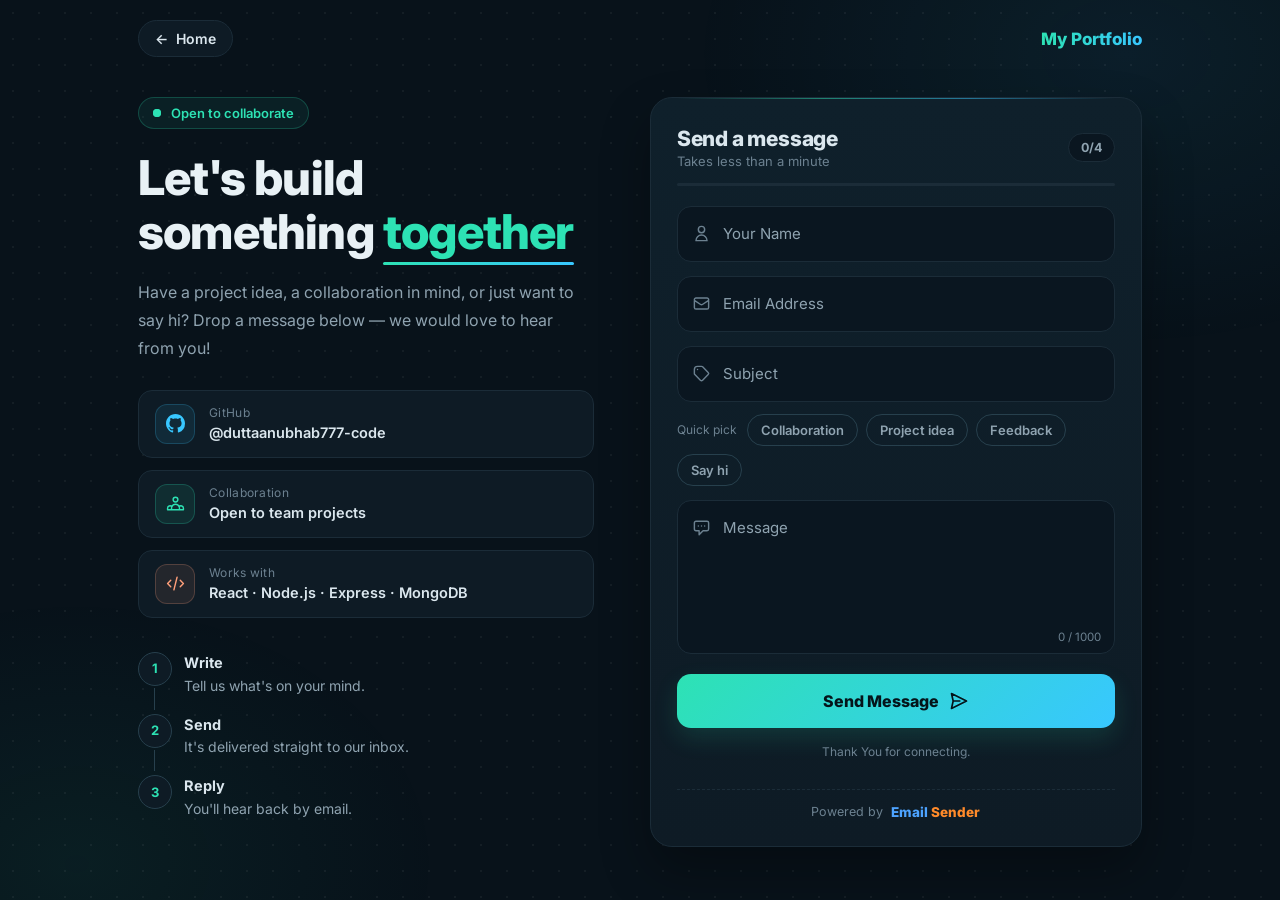
==== commit 4e28555b: "Merge portfolio updates and clean directory" ====
--- a/contact.html
+++ b/contact.html
@@ -1,473 +1,1630 @@
-<!DOCTYPE html>
+<!doctype html>
 <html lang="en">
-<head>
-    <meta charset="UTF-8">
-    <meta name="viewport" content="width=device-width, initial-scale=1.0">
-    <meta name="theme-color" content="#08121a">
-    <title>Contact | My Portfolio</title>
-    <link rel="preconnect" href="https://fonts.googleapis.com">
-    <link rel="preconnect" href="https://fonts.gstatic.com" crossorigin>
-    <link href="https://fonts.googleapis.com/css2?family=Inter:wght@400;500;600;700;800&display=swap" rel="stylesheet">
-
-    <style>
-        /* ============================================================
+    <head>
+        <meta charset="UTF-8" />
+        <meta name="viewport" content="width=device-width, initial-scale=1.0" />
+        <meta name="theme-color" content="#08121a" />
+        <link rel="icon" type="image/png" href="https://res.cloudinary.com/khvkgpxq/image/upload/v1791965885/badge-logo-320.png" />
+        <title>Contact | My Portfolio</title>
+        <link rel="preconnect" href="https://fonts.googleapis.com" />
+        <link rel="preconnect" href="https://fonts.gstatic.com" crossorigin />
+        <link
+            href="https://fonts.googleapis.com/css2?family=Inter:wght@400;500;600;700;800&display=swap"
+            rel="stylesheet"
+        />
+
+        <style>
+            /* ============================================================
            Contact page — calm & easy on the eyes
            নিয়ম: বড় glow/blur/ঝলমলে gradient নেই। রং কম-saturated, সব সফট।
            infinite অ্যানিমেশন প্রায় নেই; যা আছে তা শুধু transform/opacity (হালকা)।
            ============================================================ */
-        :root {
-            --bg: #08121a;
-            --surface: #0e1b25;
-            --surface-2: #0f202b;
-            --field: #0a1620;
-            --line: #1b2c38;
-            --line-2: #27404d;
-            --text: #dbe7ee;
-            --muted: #8fa3b0;
-            --dim: #6c8190;
-            --green: #2de2b4;
-            --cyan: #38c7ff;
-            --peach: #ff9f7a;
-            --danger: #ef8b76;
-        }
-        * { box-sizing: border-box; margin: 0; padding: 0; }
-        html { scroll-behavior: smooth; -webkit-text-size-adjust: 100%; }
-        body {
-            font-family: 'Inter', 'Segoe UI', Tahoma, sans-serif;
-            background: var(--bg);
-            color: var(--text);
-            min-height: 100vh;
-            overflow-x: hidden;
-            -webkit-font-smoothing: antialiased;
-        }
-        /* স্থির (static) সফট ব্যাকগ্রাউন্ড: দুটো ঝাপসা আলো + হালকা dot-grid */
-        body::before {
-            content: "";
-            position: fixed;
-            inset: 0;
-            z-index: -1;
-            pointer-events: none;
-            background:
-                radial-gradient(620px 420px at 88% 6%, rgba(56, 199, 255, 0.07), transparent 70%),
-                radial-gradient(520px 380px at 6% 96%, rgba(45, 226, 180, 0.06), transparent 70%),
-                radial-gradient(rgba(255, 255, 255, 0.05) 1px, transparent 1.3px) 0 0 / 26px 26px;
-        }
-        :focus-visible { outline: 2px solid var(--cyan); outline-offset: 3px; }
-        ::selection { background: var(--cyan); color: var(--bg); }
-
-        @media (prefers-reduced-motion: reduce) {
-            *, *::before, *::after { animation-duration: 0.001ms !important; animation-iteration-count: 1 !important; transition-duration: 0.001ms !important; scroll-behavior: auto !important; }
-        }
-
-        /* ---------- Entrance (একবারই চলে) ---------- */
-        .rise { animation: rise 0.7s cubic-bezier(0.2, 0.8, 0.2, 1) both; animation-delay: calc(var(--i, 0) * 70ms); }
-        @keyframes rise { from { opacity: 0; transform: translateY(18px); } to { opacity: 1; transform: none; } }
-
-        /* ---------- Layout ---------- */
-        .shell { max-width: 1040px; margin: 0 auto; padding: 20px 18px 44px; min-height: 100vh; display: flex; flex-direction: column; }
-        .top { display: flex; align-items: center; justify-content: space-between; margin-bottom: 30px; }
-        .back-home {
-            display: inline-flex; align-items: center; gap: 8px; text-decoration: none;
-            font-size: 14px; font-weight: 600; color: var(--text);
-            padding: 9px 16px; border-radius: 30px; background: var(--surface); border: 1px solid var(--line);
-            transition: border-color 0.25s ease, color 0.25s ease;
-        }
-        .back-home .arrow { display: inline-block; transition: transform 0.3s ease; }
-        .back-home:hover { border-color: var(--line-2); color: var(--green); }
-        .back-home:hover .arrow { transform: translateX(-4px); }
-        .brand { font-size: 17px; font-weight: 800; background: linear-gradient(90deg, var(--green), var(--cyan)); -webkit-background-clip: text; background-clip: text; color: transparent; }
-
-        .grid { display: grid; grid-template-columns: minmax(0, 1fr) minmax(0, 1.08fr); gap: 56px; align-items: start; margin: auto 0; }
-
-        /* ---------- Left: intro ---------- */
-        .eyebrow { display: inline-flex; align-items: center; gap: 10px; font-size: 13px; font-weight: 600; color: var(--green); padding: 7px 14px; border-radius: 30px; background: rgba(45, 226, 180, 0.07); border: 1px solid rgba(45, 226, 180, 0.22); margin-bottom: 22px; }
-        .eyebrow .dot { position: relative; width: 8px; height: 8px; border-radius: 50%; background: var(--green); }
-        .eyebrow .dot::after { content: ""; position: absolute; inset: 0; border-radius: 50%; background: var(--green); animation: ping 2.4s ease-out infinite; }
-        @keyframes ping { 0% { transform: scale(1); opacity: 0.5; } 70%, 100% { transform: scale(2.6); opacity: 0; } }
-
-        h1 { font-size: clamp(32px, 5.2vw, 48px); line-height: 1.14; font-weight: 800; letter-spacing: -0.8px; color: #e8f1f5; margin-bottom: 18px; }
-        h1 .hl { position: relative; display: inline-block; color: var(--green); }
-        h1 .hl i { position: absolute; left: 0; right: 0; bottom: -5px; height: 3px; border-radius: 3px; background: linear-gradient(90deg, var(--green), var(--cyan)); transform-origin: left; animation: underline 0.9s 0.7s cubic-bezier(0.2, 0.8, 0.2, 1) both; }
-        @keyframes underline { from { transform: scaleX(0); } to { transform: scaleX(1); } }
-        .lead { color: var(--muted); font-size: 16px; line-height: 1.75; max-width: 440px; margin-bottom: 28px; }
-
-        .info { list-style: none; display: grid; gap: 12px; margin-bottom: 34px; }
-        .info a, .info .item {
-            display: flex; align-items: center; gap: 14px; padding: 13px 16px; border-radius: 14px; text-decoration: none; color: inherit;
-            background: var(--surface); border: 1px solid var(--line); transition: transform 0.25s ease, border-color 0.25s ease;
-        }
-        .info a:hover { transform: translateX(4px); border-color: rgba(45, 226, 180, 0.4); }
-        .ico { flex: none; width: 40px; height: 40px; display: grid; place-items: center; border-radius: 12px; color: var(--cyan); background: rgba(56, 199, 255, 0.09); border: 1px solid rgba(56, 199, 255, 0.2); }
-        .ico svg { width: 19px; height: 19px; }
-        .info .item:nth-child(2) .ico { color: var(--green); background: rgba(45, 226, 180, 0.09); border-color: rgba(45, 226, 180, 0.22); }
-        .info .item:nth-child(3) .ico { color: var(--peach); background: rgba(255, 159, 122, 0.09); border-color: rgba(255, 159, 122, 0.22); }
-        .info small { display: block; font-size: 12px; color: var(--dim); margin-bottom: 2px; letter-spacing: 0.3px; }
-        .info b { font-size: 14.5px; font-weight: 600; color: var(--text); overflow-wrap: anywhere; }
-
-        .steps { list-style: none; counter-reset: s; display: grid; gap: 18px; }
-        .steps li { position: relative; padding-left: 46px; counter-increment: s; font-size: 14px; color: var(--muted); line-height: 1.5; }
-        .steps li b { display: block; color: var(--text); font-size: 14.5px; margin-bottom: 1px; }
-        .steps li::before { content: counter(s); position: absolute; left: 0; top: 0; width: 32px; height: 32px; display: grid; place-items: center; font-size: 13px; font-weight: 700; color: var(--green); border-radius: 50%; background: var(--surface); border: 1px solid var(--line-2); }
-        .steps li:not(:last-child)::after { content: ""; position: absolute; left: 15.5px; top: 36px; bottom: -14px; width: 1px; background: var(--line-2); }
-
-        /* ---------- Right: card ---------- */
-        .card {
-            position: relative; padding: 28px 26px 26px; border-radius: 22px;
-            background: linear-gradient(180deg, var(--surface-2), var(--surface));
-            border: 1px solid var(--line); box-shadow: 0 24px 50px rgba(0, 0, 0, 0.32);
-        }
-        .card::after { content: ""; position: absolute; left: 26px; right: 26px; top: 0; height: 1px; background: linear-gradient(90deg, transparent, rgba(45, 226, 180, 0.5), rgba(56, 199, 255, 0.5), transparent); pointer-events: none; }
-        .card::before { content: ""; position: absolute; inset: 0; border-radius: inherit; pointer-events: none; opacity: 0; transition: opacity 0.35s ease; background: radial-gradient(340px circle at var(--mx, 50%) var(--my, 0%), rgba(56, 199, 255, 0.06), transparent 65%); }
-        @media (hover: hover) { .card:hover::before { opacity: 1; } }
-
-        form { position: relative; display: flex; flex-direction: column; gap: 14px; }
-        .card-head { display: flex; align-items: center; justify-content: space-between; gap: 12px; }
-        .card-head h2 { font-size: 21px; font-weight: 800; letter-spacing: -0.2px; }
-        .card-head p { font-size: 13px; color: var(--dim); margin-top: 2px; }
-        .pill { flex: none; font-size: 12.5px; font-weight: 700; color: var(--muted); padding: 6px 12px; border-radius: 20px; background: var(--field); border: 1px solid var(--line); transition: color 0.3s ease, border-color 0.3s ease; }
-        .pill.done { color: var(--green); border-color: rgba(45, 226, 180, 0.4); }
-        .meter { height: 3px; border-radius: 3px; background: var(--line); overflow: hidden; margin-bottom: 6px; }
-        .meter i { display: block; height: 100%; width: 100%; background: linear-gradient(90deg, var(--green), var(--cyan)); transform: scaleX(0); transform-origin: left; transition: transform 0.5s cubic-bezier(0.2, 0.8, 0.2, 1); }
-
-        /* ---------- Floating-label fields ---------- */
-        .field { position: relative; }
-        .field input, .field textarea {
-            display: block; width: 100%; font: inherit; font-size: 16px; color: var(--text);
-            background: var(--field); border: 1px solid var(--line); border-radius: 14px;
-            padding: 25px 14px 9px 46px; caret-color: var(--green);
-            transition: border-color 0.2s ease, box-shadow 0.2s ease, background 0.2s ease;
-            -webkit-appearance: none; appearance: none;
-        }
-        .field textarea { resize: none; min-height: 126px; padding-bottom: 30px; line-height: 1.55; }
-        .field input::placeholder, .field textarea::placeholder { color: transparent; transition: color 0.2s ease; }
-        .field input:focus::placeholder, .field textarea:focus::placeholder { color: var(--dim); }
-        .field input:focus, .field textarea:focus { outline: none; border-color: rgba(45, 226, 180, 0.65); box-shadow: 0 0 0 3px rgba(45, 226, 180, 0.12); background: #0b1a25; }
-        .field input:valid:not(:placeholder-shown), .field textarea:valid:not(:placeholder-shown) { border-color: rgba(45, 226, 180, 0.28); }
-        .field label { position: absolute; left: 46px; top: 18px; font-size: 15px; color: var(--muted); pointer-events: none; transform-origin: left top; transition: transform 0.2s ease, color 0.2s ease; }
-        .field input:focus + label, .field input:not(:placeholder-shown) + label,
-        .field textarea:focus + label, .field textarea:not(:placeholder-shown) + label { transform: translateY(-11px) scale(0.78); color: var(--green); }
-        .f-ico { position: absolute; left: 15px; top: 18px; width: 19px; height: 19px; color: var(--dim); pointer-events: none; transition: color 0.2s ease; }
-        .field:focus-within .f-ico { color: var(--green); }
-        .hint { display: block; max-height: 0; opacity: 0; overflow: hidden; font-size: 12.5px; color: var(--danger); margin: 0 4px; transition: max-height 0.25s ease, opacity 0.25s ease, margin 0.25s ease; }
-        .field.touched input:invalid, .field.touched textarea:invalid { border-color: rgba(239, 139, 118, 0.7); }
-        .field.touched input:invalid ~ .hint, .field.touched textarea:invalid ~ .hint { max-height: 22px; opacity: 1; margin-top: 6px; }
-        .count { position: absolute; right: 14px; bottom: 10px; font-size: 11.5px; color: var(--dim); pointer-events: none; }
-
-        .chips { display: flex; flex-wrap: wrap; align-items: center; gap: 8px; margin-top: -2px; }
-        .chips-label { font-size: 12px; color: var(--dim); margin-right: 2px; }
-        .chip { font: inherit; font-size: 13px; font-weight: 600; cursor: pointer; padding: 7px 13px; border-radius: 20px; color: var(--muted); background: transparent; border: 1px solid var(--line-2); transition: color 0.2s ease, border-color 0.2s ease, background 0.2s ease, transform 0.15s ease; }
-        .chip:hover { color: var(--text); border-color: var(--dim); }
-        .chip:active { transform: scale(0.96); }
-        .chip.active { color: var(--green); border-color: rgba(45, 226, 180, 0.55); background: rgba(45, 226, 180, 0.09); }
-
-        .form-error { display: none; padding: 12px 14px; border-radius: 12px; font-size: 14px; color: #f3b3a4; background: rgba(239, 139, 118, 0.1); border: 1px solid rgba(239, 139, 118, 0.35); }
-        .form-error.show { display: block; animation: rise 0.35s ease both; }
-
-        /* ---------- Send button ---------- */
-        .btn-wrap { padding-top: 6px; }
-        .neon-btn {
-            width: 100%; height: 54px; border: 0; border-radius: 14px; cursor: pointer;
-            display: flex; justify-content: center; align-items: center; gap: 10px;
-            font: inherit; font-size: 16px; font-weight: 800; color: #04141a;
-            background: linear-gradient(135deg, var(--green), var(--cyan));
-            box-shadow: 0 10px 24px rgba(45, 226, 180, 0.14);
-            transition: transform 0.2s ease, box-shadow 0.25s ease;
-        }
-        .neon-btn svg { width: 20px; height: 20px; }
-        .neon-btn .plane { transform: rotate(90deg); transition: transform 0.35s cubic-bezier(0.2, 0.8, 0.2, 1); }
-        @media (hover: hover) {
-            .neon-btn:hover { transform: translateY(-2px); box-shadow: 0 14px 28px rgba(45, 226, 180, 0.2); }
-            .neon-btn:hover .plane { transform: rotate(90deg) translateY(-5px); }
-        }
-        .neon-btn:active { transform: scale(0.985); }
-        .secure { text-align: center; font-size: 12px; color: var(--dim); margin-top: 2px; }
-
-        /* Spinner (script এর স্পিনার এটাই ব্যবহার করে) */
-        .spin { animation: spin 1s linear infinite; }
-        @keyframes spin { from { transform: rotate(0deg); } to { transform: rotate(360deg); } }
-
-        /* ---------- Success ---------- */
-        .success-state { display: none; position: relative; text-align: center; padding: 26px 6px 8px; }
-        .success-state.show { display: block; }
-        .sent-art { position: relative; width: 120px; height: 100px; margin: 0 auto 14px; }
-        .sent-plane { position: absolute; left: 50%; top: 50%; width: 38px; height: 38px; margin: -19px; color: var(--cyan); opacity: 0; }
-        .success-state.show .sent-plane { animation: planeFly 1.1s cubic-bezier(0.5, 0, 0.3, 1) both; }
-        @keyframes planeFly {
-            0% { opacity: 0; transform: translate(-90px, 46px) rotate(60deg) scale(0.7); }
-            30% { opacity: 1; }
-            100% { opacity: 0; transform: translate(80px, -60px) rotate(100deg) scale(1); }
-        }
-        .sent-check { position: absolute; left: 50%; top: 50%; width: 76px; height: 76px; margin: -38px; }
-        .sent-check circle { fill: rgba(45, 226, 180, 0.08); stroke: var(--green); stroke-width: 2.5; stroke-dasharray: 145; stroke-dashoffset: 145; }
-        .sent-check path { fill: none; stroke: var(--green); stroke-width: 3.2; stroke-linecap: round; stroke-linejoin: round; stroke-dasharray: 40; stroke-dashoffset: 40; }
-        .success-state.show .sent-check circle { animation: draw 0.7s 0.55s ease forwards; }
-        .success-state.show .sent-check path { animation: draw 0.45s 1s ease forwards; }
-        @keyframes draw { to { stroke-dashoffset: 0; } }
-        .success-state h3 { font-size: 24px; font-weight: 800; margin-bottom: 8px; color: #e8f1f5; outline: none; }
-        .success-state p { color: var(--muted); font-size: 15px; line-height: 1.6; max-width: 320px; margin: 0 auto; }
-        .s-actions { display: flex; flex-wrap: wrap; justify-content: center; gap: 10px; margin-top: 24px; }
-        .reset-btn, .home-link { font: inherit; font-size: 14.5px; font-weight: 700; cursor: pointer; text-decoration: none; padding: 11px 20px; border-radius: 12px; transition: border-color 0.2s ease, color 0.2s ease, transform 0.2s ease; }
-        .reset-btn { color: #04141a; border: 0; background: linear-gradient(135deg, var(--green), var(--cyan)); }
-        .home-link { color: var(--text); background: transparent; border: 1px solid var(--line-2); }
-        .home-link:hover { border-color: var(--green); color: var(--green); }
-        .reset-btn:active, .home-link:active { transform: scale(0.97); }
-
-        /* ---------- Mobile ---------- */
-        @media (max-width: 860px) {
-            .grid { grid-template-columns: 1fr; gap: 26px; }
-            .steps { display: none; }
-            .lead { margin-bottom: 20px; }
-            .info { grid-template-columns: 1fr; margin-bottom: 4px; }
-            .info a, .info .item { padding: 9px 12px; gap: 11px; }
-            .ico { width: 34px; height: 34px; border-radius: 10px; }
-            .ico svg { width: 17px; height: 17px; }
-            .info small { display: none; }
-            .info b { font-size: 14px; }
-            .info .item { display: none; } /* ছোট স্ক্রিনে শুধু GitHub কার্ড */
-        }
-        @media (max-width: 480px) {
-            .shell { padding: 14px 14px 36px; }
-            .top { margin-bottom: 22px; }
-            .card { padding: 22px 16px 20px; border-radius: 20px; }
-            .card::after { left: 16px; right: 16px; }
-            .info a, .info .item { padding: 11px 13px; }
-        }
-    </style>
-</head>
-<body>
-
-    <div class="shell">
-        <div class="top rise">
-            <a href="index.html" class="back-home"><span class="arrow">&#8592;</span> Home</a>
-            <span class="brand">My Portfolio</span>
+            :root {
+                --bg: #08121a;
+                --surface: #0e1b25;
+                --surface-2: #0f202b;
+                --field: #0a1620;
+                --line: #1b2c38;
+                --line-2: #27404d;
+                --text: #dbe7ee;
+                --muted: #8fa3b0;
+                --dim: #6c8190;
+                --green: #2de2b4;
+                --cyan: #38c7ff;
+                --peach: #ff9f7a;
+                --danger: #ef8b76;
+            }
+            * {
+                box-sizing: border-box;
+                margin: 0;
+                padding: 0;
+            }
+            html {
+                scroll-behavior: smooth;
+                -webkit-text-size-adjust: 100%;
+            }
+            body {
+                font-family: "Inter", "Segoe UI", Tahoma, sans-serif;
+                background: var(--bg);
+                color: var(--text);
+                min-height: 100vh;
+                overflow-x: hidden;
+                -webkit-font-smoothing: antialiased;
+            }
+            /* স্থির (static) সফট ব্যাকগ্রাউন্ড: দুটো ঝাপসা আলো + হালকা dot-grid */
+            body::before {
+                content: "";
+                position: fixed;
+                inset: 0;
+                z-index: -1;
+                pointer-events: none;
+                background:
+                    radial-gradient(
+                        620px 420px at 88% 6%,
+                        rgba(56, 199, 255, 0.07),
+                        transparent 70%
+                    ),
+                    radial-gradient(
+                        520px 380px at 6% 96%,
+                        rgba(45, 226, 180, 0.06),
+                        transparent 70%
+                    ),
+                    radial-gradient(
+                            rgba(255, 255, 255, 0.05) 1px,
+                            transparent 1.3px
+                        )
+                        0 0 / 26px 26px;
+            }
+            :focus-visible {
+                outline: 2px solid var(--cyan);
+                outline-offset: 3px;
+            }
+            ::selection {
+                background: var(--cyan);
+                color: var(--bg);
+            }
+
+            @media (prefers-reduced-motion: reduce) {
+                *,
+                *::before,
+                *::after {
+                    animation-duration: 0.001ms !important;
+                    animation-iteration-count: 1 !important;
+                    transition-duration: 0.001ms !important;
+                    scroll-behavior: auto !important;
+                }
+            }
+
+            /* ---------- Entrance (একবারই চলে) ---------- */
+            .rise {
+                animation: rise 0.7s cubic-bezier(0.2, 0.8, 0.2, 1) both;
+                animation-delay: calc(var(--i, 0) * 70ms);
+            }
+            @keyframes rise {
+                from {
+                    opacity: 0;
+                    transform: translateY(18px);
+                }
+                to {
+                    opacity: 1;
+                    transform: none;
+                }
+            }
+
+            /* ---------- Layout ---------- */
+            .shell {
+                max-width: 1040px;
+                margin: 0 auto;
+                padding: 20px 18px 44px;
+                min-height: 100vh;
+                display: flex;
+                flex-direction: column;
+            }
+            .top {
+                display: flex;
+                align-items: center;
+                justify-content: space-between;
+                margin-bottom: 30px;
+            }
+            .back-home {
+                display: inline-flex;
+                align-items: center;
+                gap: 8px;
+                text-decoration: none;
+                font-size: 14px;
+                font-weight: 600;
+                color: var(--text);
+                padding: 9px 16px;
+                border-radius: 30px;
+                background: var(--surface);
+                border: 1px solid var(--line);
+                transition:
+                    border-color 0.25s ease,
+                    color 0.25s ease;
+            }
+            .back-home .arrow {
+                display: inline-block;
+                transition: transform 0.3s ease;
+            }
+            .back-home:hover {
+                border-color: var(--line-2);
+                color: var(--green);
+            }
+            .back-home:hover .arrow {
+                transform: translateX(-4px);
+            }
+            .brand {
+                font-size: 17px;
+                font-weight: 800;
+                background: linear-gradient(90deg, var(--green), var(--cyan));
+                -webkit-background-clip: text;
+                background-clip: text;
+                color: transparent;
+            }
+
+            .grid {
+                display: grid;
+                grid-template-columns: minmax(0, 1fr) minmax(0, 1.08fr);
+                gap: 56px;
+                align-items: start;
+                margin: auto 0;
+            }
+
+            /* ---------- Left: intro ---------- */
+            .eyebrow {
+                display: inline-flex;
+                align-items: center;
+                gap: 10px;
+                font-size: 13px;
+                font-weight: 600;
+                color: var(--green);
+                padding: 7px 14px;
+                border-radius: 30px;
+                background: rgba(45, 226, 180, 0.07);
+                border: 1px solid rgba(45, 226, 180, 0.22);
+                margin-bottom: 22px;
+            }
+            .eyebrow .dot {
+                position: relative;
+                width: 8px;
+                height: 8px;
+                border-radius: 50%;
+                background: var(--green);
+            }
+            .eyebrow .dot::after {
+                content: "";
+                position: absolute;
+                inset: 0;
+                border-radius: 50%;
+                background: var(--green);
+                animation: ping 2.4s ease-out infinite;
+            }
+            @keyframes ping {
+                0% {
+                    transform: scale(1);
+                    opacity: 0.5;
+                }
+                70%,
+                100% {
+                    transform: scale(2.6);
+                    opacity: 0;
+                }
+            }
+
+            h1 {
+                font-size: clamp(32px, 5.2vw, 48px);
+                line-height: 1.14;
+                font-weight: 800;
+                letter-spacing: -0.8px;
+                color: #e8f1f5;
+                margin-bottom: 18px;
+            }
+            h1 .hl {
+                position: relative;
+                display: inline-block;
+                color: var(--green);
+            }
+            h1 .hl i {
+                position: absolute;
+                left: 0;
+                right: 0;
+                bottom: -5px;
+                height: 3px;
+                border-radius: 3px;
+                background: linear-gradient(90deg, var(--green), var(--cyan));
+                transform-origin: left;
+                animation: underline 0.9s 0.7s cubic-bezier(0.2, 0.8, 0.2, 1)
+                    both;
+            }
+            @keyframes underline {
+                from {
+                    transform: scaleX(0);
+                }
+                to {
+                    transform: scaleX(1);
+                }
+            }
+            .lead {
+                color: var(--muted);
+                font-size: 16px;
+                line-height: 1.75;
+                max-width: 440px;
+                margin-bottom: 28px;
+            }
+
+            .info {
+                list-style: none;
+                display: grid;
+                gap: 12px;
+                margin-bottom: 34px;
+            }
+            .info a,
+            .info .item {
+                display: flex;
+                align-items: center;
+                gap: 14px;
+                padding: 13px 16px;
+                border-radius: 14px;
+                text-decoration: none;
+                color: inherit;
+                background: var(--surface);
+                border: 1px solid var(--line);
+                transition:
+                    transform 0.25s ease,
+                    border-color 0.25s ease;
+            }
+            .info a:hover {
+                transform: translateX(4px);
+                border-color: rgba(45, 226, 180, 0.4);
+            }
+            .ico {
+                flex: none;
+                width: 40px;
+                height: 40px;
+                display: grid;
+                place-items: center;
+                border-radius: 12px;
+                color: var(--cyan);
+                background: rgba(56, 199, 255, 0.09);
+                border: 1px solid rgba(56, 199, 255, 0.2);
+            }
+            .ico svg {
+                width: 19px;
+                height: 19px;
+            }
+            .info .item:nth-child(2) .ico {
+                color: var(--green);
+                background: rgba(45, 226, 180, 0.09);
+                border-color: rgba(45, 226, 180, 0.22);
+            }
+            .info .item:nth-child(3) .ico {
+                color: var(--peach);
+                background: rgba(255, 159, 122, 0.09);
+                border-color: rgba(255, 159, 122, 0.22);
+            }
+            .info small {
+                display: block;
+                font-size: 12px;
+                color: var(--dim);
+                margin-bottom: 2px;
+                letter-spacing: 0.3px;
+            }
+            .info b {
+                font-size: 14.5px;
+                font-weight: 600;
+                color: var(--text);
+                overflow-wrap: anywhere;
+            }
+
+            .steps {
+                list-style: none;
+                counter-reset: s;
+                display: grid;
+                gap: 18px;
+            }
+            .steps li {
+                position: relative;
+                padding-left: 46px;
+                counter-increment: s;
+                font-size: 14px;
+                color: var(--muted);
+                line-height: 1.5;
+            }
+            .steps li b {
+                display: block;
+                color: var(--text);
+                font-size: 14.5px;
+                margin-bottom: 1px;
+            }
+            .steps li::before {
+                content: counter(s);
+                position: absolute;
+                left: 0;
+                top: 0;
+                width: 32px;
+                height: 32px;
+                display: grid;
+                place-items: center;
+                font-size: 13px;
+                font-weight: 700;
+                color: var(--green);
+                border-radius: 50%;
+                background: var(--surface);
+                border: 1px solid var(--line-2);
+            }
+            .steps li:not(:last-child)::after {
+                content: "";
+                position: absolute;
+                left: 15.5px;
+                top: 36px;
+                bottom: -14px;
+                width: 1px;
+                background: var(--line-2);
+            }
+
+            /* ---------- Right: card ---------- */
+            .card {
+                position: relative;
+                padding: 28px 26px 26px;
+                border-radius: 22px;
+                background: linear-gradient(
+                    180deg,
+                    var(--surface-2),
+                    var(--surface)
+                );
+                border: 1px solid var(--line);
+                box-shadow: 0 24px 50px rgba(0, 0, 0, 0.32);
+            }
+            .card::after {
+                content: "";
+                position: absolute;
+                left: 26px;
+                right: 26px;
+                top: 0;
+                height: 1px;
+                background: linear-gradient(
+                    90deg,
+                    transparent,
+                    rgba(45, 226, 180, 0.5),
+                    rgba(56, 199, 255, 0.5),
+                    transparent
+                );
+                pointer-events: none;
+            }
+            .card::before {
+                content: "";
+                position: absolute;
+                inset: 0;
+                border-radius: inherit;
+                pointer-events: none;
+                opacity: 0;
+                transition: opacity 0.35s ease;
+                background: radial-gradient(
+                    340px circle at var(--mx, 50%) var(--my, 0%),
+                    rgba(56, 199, 255, 0.06),
+                    transparent 65%
+                );
+            }
+            @media (hover: hover) {
+                .card:hover::before {
+                    opacity: 1;
+                }
+            }
+
+            form {
+                position: relative;
+                display: flex;
+                flex-direction: column;
+                gap: 14px;
+            }
+            .card-head {
+                display: flex;
+                align-items: center;
+                justify-content: space-between;
+                gap: 12px;
+            }
+            .card-head h2 {
+                font-size: 21px;
+                font-weight: 800;
+                letter-spacing: -0.2px;
+            }
+            .card-head p {
+                font-size: 13px;
+                color: var(--dim);
+                margin-top: 2px;
+            }
+            .pill {
+                flex: none;
+                font-size: 12.5px;
+                font-weight: 700;
+                color: var(--muted);
+                padding: 6px 12px;
+                border-radius: 20px;
+                background: var(--field);
+                border: 1px solid var(--line);
+                transition:
+                    color 0.3s ease,
+                    border-color 0.3s ease;
+            }
+            .pill.done {
+                color: var(--green);
+                border-color: rgba(45, 226, 180, 0.4);
+            }
+            .meter {
+                height: 3px;
+                border-radius: 3px;
+                background: var(--line);
+                overflow: hidden;
+                margin-bottom: 6px;
+            }
+            .meter i {
+                display: block;
+                height: 100%;
+                width: 100%;
+                background: linear-gradient(90deg, var(--green), var(--cyan));
+                transform: scaleX(0);
+                transform-origin: left;
+                transition: transform 0.5s cubic-bezier(0.2, 0.8, 0.2, 1);
+            }
+
+            /* ---------- Floating-label fields ---------- */
+            .field {
+                position: relative;
+            }
+            .field input,
+            .field textarea {
+                display: block;
+                width: 100%;
+                font: inherit;
+                font-size: 16px;
+                color: var(--text);
+                background: var(--field);
+                border: 1px solid var(--line);
+                border-radius: 14px;
+                padding: 25px 14px 9px 46px;
+                caret-color: var(--green);
+                transition:
+                    border-color 0.2s ease,
+                    box-shadow 0.2s ease,
+                    background 0.2s ease;
+                -webkit-appearance: none;
+                appearance: none;
+            }
+            .field textarea {
+                resize: none;
+                min-height: 126px;
+                padding-bottom: 30px;
+                line-height: 1.55;
+            }
+            .field input::placeholder,
+            .field textarea::placeholder {
+                color: transparent;
+                transition: color 0.2s ease;
+            }
+            .field input:focus::placeholder,
+            .field textarea:focus::placeholder {
+                color: var(--dim);
+            }
+            .field input:focus,
+            .field textarea:focus {
+                outline: none;
+                border-color: rgba(45, 226, 180, 0.65);
+                box-shadow: 0 0 0 3px rgba(45, 226, 180, 0.12);
+                background: #0b1a25;
+            }
+            .field input:valid:not(:placeholder-shown),
+            .field textarea:valid:not(:placeholder-shown) {
+                border-color: rgba(45, 226, 180, 0.28);
+            }
+            .field label {
+                position: absolute;
+                left: 46px;
+                top: 18px;
+                font-size: 15px;
+                color: var(--muted);
+                pointer-events: none;
+                transform-origin: left top;
+                transition:
+                    transform 0.2s ease,
+                    color 0.2s ease;
+            }
+            .field input:focus + label,
+            .field input:not(:placeholder-shown) + label,
+            .field textarea:focus + label,
+            .field textarea:not(:placeholder-shown) + label {
+                transform: translateY(-11px) scale(0.78);
+                color: var(--green);
+            }
+            .f-ico {
+                position: absolute;
+                left: 15px;
+                top: 18px;
+                width: 19px;
+                height: 19px;
+                color: var(--dim);
+                pointer-events: none;
+                transition: color 0.2s ease;
+            }
+            .field:focus-within .f-ico {
+                color: var(--green);
+            }
+            .hint {
+                display: block;
+                max-height: 0;
+                opacity: 0;
+                overflow: hidden;
+                font-size: 12.5px;
+                color: var(--danger);
+                margin: 0 4px;
+                transition:
+                    max-height 0.25s ease,
+                    opacity 0.25s ease,
+                    margin 0.25s ease;
+            }
+            .field.touched input:invalid,
+            .field.touched textarea:invalid {
+                border-color: rgba(239, 139, 118, 0.7);
+            }
+            .field.touched input:invalid ~ .hint,
+            .field.touched textarea:invalid ~ .hint {
+                max-height: 22px;
+                opacity: 1;
+                margin-top: 6px;
+            }
+            .count {
+                position: absolute;
+                right: 14px;
+                bottom: 10px;
+                font-size: 11.5px;
+                color: var(--dim);
+                pointer-events: none;
+            }
+
+            .chips {
+                display: flex;
+                flex-wrap: wrap;
+                align-items: center;
+                gap: 8px;
+                margin-top: -2px;
+            }
+            .chips-label {
+                font-size: 12px;
+                color: var(--dim);
+                margin-right: 2px;
+            }
+            .chip {
+                font: inherit;
+                font-size: 13px;
+                font-weight: 600;
+                cursor: pointer;
+                padding: 7px 13px;
+                border-radius: 20px;
+                color: var(--muted);
+                background: transparent;
+                border: 1px solid var(--line-2);
+                transition:
+                    color 0.2s ease,
+                    border-color 0.2s ease,
+                    background 0.2s ease,
+                    transform 0.15s ease;
+            }
+            .chip:hover {
+                color: var(--text);
+                border-color: var(--dim);
+            }
+            .chip:active {
+                transform: scale(0.96);
+            }
+            .chip.active {
+                color: var(--green);
+                border-color: rgba(45, 226, 180, 0.55);
+                background: rgba(45, 226, 180, 0.09);
+            }
+
+            .form-error {
+                display: none;
+                padding: 12px 14px;
+                border-radius: 12px;
+                font-size: 14px;
+                color: #f3b3a4;
+                background: rgba(239, 139, 118, 0.1);
+                border: 1px solid rgba(239, 139, 118, 0.35);
+            }
+            .form-error.show {
+                display: block;
+                animation: rise 0.35s ease both;
+            }
+
+            /* ---------- Send button ---------- */
+            .btn-wrap {
+                padding-top: 6px;
+            }
+            .neon-btn {
+                width: 100%;
+                height: 54px;
+                border: 0;
+                border-radius: 14px;
+                cursor: pointer;
+                display: flex;
+                justify-content: center;
+                align-items: center;
+                gap: 10px;
+                font: inherit;
+                font-size: 16px;
+                font-weight: 800;
+                color: #04141a;
+                background: linear-gradient(135deg, var(--green), var(--cyan));
+                box-shadow: 0 10px 24px rgba(45, 226, 180, 0.14);
+                transition:
+                    transform 0.2s ease,
+                    box-shadow 0.25s ease;
+            }
+            .neon-btn svg {
+                width: 20px;
+                height: 20px;
+            }
+            .neon-btn .plane {
+                transform: rotate(90deg);
+                transition: transform 0.35s cubic-bezier(0.2, 0.8, 0.2, 1);
+            }
+            @media (hover: hover) {
+                .neon-btn:hover {
+                    transform: translateY(-2px);
+                    box-shadow: 0 14px 28px rgba(45, 226, 180, 0.2);
+                }
+                .neon-btn:hover .plane {
+                    transform: rotate(90deg) translateY(-5px);
+                }
+            }
+            .neon-btn:active {
+                transform: scale(0.985);
+            }
+            .secure {
+                text-align: center;
+                font-size: 12px;
+                color: var(--dim);
+                margin-top: 2px;
+            }
+
+            /* Honeypot (Email Sender spam trap) — মানুষ দেখে না, বট পূরণ করে */
+            .hp {
+                position: absolute;
+                left: -9999px;
+                width: 0;
+                height: 0;
+                opacity: 0;
+            }
+
+            /* Powered by Email Sender badge */
+            .powered {
+                display: flex;
+                align-items: center;
+                justify-content: center;
+                gap: 8px;
+                margin-top: 16px;
+                padding-top: 14px;
+                border-top: 1px dashed var(--line);
+                font-size: 12.5px;
+                color: var(--dim);
+                text-decoration: none;
+                transition: color 0.25s ease;
+            }
+            .powered img {
+                width: 30px;
+                height: 30px;
+                object-fit: contain;
+                transition: transform 0.35s ease;
+            }
+            .powered b {
+                font-size: 13.5px;
+                font-weight: 800;
+                color: #4da3ff;
+            }
+            .powered b span {
+                color: #ff8a2a;
+            }
+            .powered:hover {
+                color: var(--muted);
+            }
+            .powered:hover img {
+                transform: rotate(-10deg) scale(1.12);
+            }
+
+            /* Spinner (script এর স্পিনার এটাই ব্যবহার করে) */
+            .spin {
+                animation: spin 1s linear infinite;
+            }
+            @keyframes spin {
+                from {
+                    transform: rotate(0deg);
+                }
+                to {
+                    transform: rotate(360deg);
+                }
+            }
+
+            /* ---------- Success ---------- */
+            .success-state {
+                display: none;
+                position: relative;
+                text-align: center;
+                padding: 26px 6px 8px;
+            }
+            .success-state.show {
+                display: block;
+            }
+            .sent-art {
+                position: relative;
+                width: 120px;
+                height: 100px;
+                margin: 0 auto 14px;
+            }
+            .sent-plane {
+                position: absolute;
+                left: 50%;
+                top: 50%;
+                width: 38px;
+                height: 38px;
+                margin: -19px;
+                color: var(--cyan);
+                opacity: 0;
+            }
+            .success-state.show .sent-plane {
+                animation: planeFly 1.1s cubic-bezier(0.5, 0, 0.3, 1) both;
+            }
+            @keyframes planeFly {
+                0% {
+                    opacity: 0;
+                    transform: translate(-90px, 46px) rotate(60deg) scale(0.7);
+                }
+                30% {
+                    opacity: 1;
+                }
+                100% {
+                    opacity: 0;
+                    transform: translate(80px, -60px) rotate(100deg) scale(1);
+                }
+            }
+            .sent-check {
+                position: absolute;
+                left: 50%;
+                top: 50%;
+                width: 76px;
+                height: 76px;
+                margin: -38px;
+            }
+            .sent-check circle {
+                fill: rgba(45, 226, 180, 0.08);
+                stroke: var(--green);
+                stroke-width: 2.5;
+                stroke-dasharray: 145;
+                stroke-dashoffset: 145;
+            }
+            .sent-check path {
+                fill: none;
+                stroke: var(--green);
+                stroke-width: 3.2;
+                stroke-linecap: round;
+                stroke-linejoin: round;
+                stroke-dasharray: 40;
+                stroke-dashoffset: 40;
+            }
+            .success-state.show .sent-check circle {
+                animation: draw 0.7s 0.55s ease forwards;
+            }
+            .success-state.show .sent-check path {
+                animation: draw 0.45s 1s ease forwards;
+            }
+            @keyframes draw {
+                to {
+                    stroke-dashoffset: 0;
+                }
+            }
+            .success-state h3 {
+                font-size: 24px;
+                font-weight: 800;
+                margin-bottom: 8px;
+                color: #e8f1f5;
+                outline: none;
+            }
+            .success-state p {
+                color: var(--muted);
+                font-size: 15px;
+                line-height: 1.6;
+                max-width: 320px;
+                margin: 0 auto;
+            }
+            .s-actions {
+                display: flex;
+                flex-wrap: wrap;
+                justify-content: center;
+                gap: 10px;
+                margin-top: 24px;
+            }
+            .reset-btn,
+            .home-link {
+                font: inherit;
+                font-size: 14.5px;
+                font-weight: 700;
+                cursor: pointer;
+                text-decoration: none;
+                padding: 11px 20px;
+                border-radius: 12px;
+                transition:
+                    border-color 0.2s ease,
+                    color 0.2s ease,
+                    transform 0.2s ease;
+            }
+            .reset-btn {
+                color: #04141a;
+                border: 0;
+                background: linear-gradient(135deg, var(--green), var(--cyan));
+            }
+            .home-link {
+                color: var(--text);
+                background: transparent;
+                border: 1px solid var(--line-2);
+            }
+            .home-link:hover {
+                border-color: var(--green);
+                color: var(--green);
+            }
+            .reset-btn:active,
+            .home-link:active {
+                transform: scale(0.97);
+            }
+
+            /* ---------- Mobile ---------- */
+            @media (max-width: 860px) {
+                .grid {
+                    grid-template-columns: 1fr;
+                    gap: 26px;
+                }
+                .steps {
+                    display: none;
+                }
+                .lead {
+                    margin-bottom: 20px;
+                }
+                .info {
+                    grid-template-columns: 1fr;
+                    margin-bottom: 4px;
+                }
+                .info a,
+                .info .item {
+                    padding: 9px 12px;
+                    gap: 11px;
+                }
+                .ico {
+                    width: 34px;
+                    height: 34px;
+                    border-radius: 10px;
+                }
+                .ico svg {
+                    width: 17px;
+                    height: 17px;
+                }
+                .info small {
+                    display: none;
+                }
+                .info b {
+                    font-size: 14px;
+                }
+                .info .item {
+                    display: none;
+                } /* ছোট স্ক্রিনে শুধু GitHub কার্ড */
+            }
+            @media (max-width: 480px) {
+                .shell {
+                    padding: 14px 14px 36px;
+                }
+                .top {
+                    margin-bottom: 22px;
+                }
+                .card {
+                    padding: 22px 16px 20px;
+                    border-radius: 20px;
+                }
+                .card::after {
+                    left: 16px;
+                    right: 16px;
+                }
+                .info a,
+                .info .item {
+                    padding: 11px 13px;
+                }
+            }
+        </style>
+    </head>
+    <body>
+        <div class="shell">
+            <div class="top rise">
+                <a href="index.html" class="back-home"
+                    ><span class="arrow">&#8592;</span> Home</a
+                >
+                <span class="brand">My Portfolio</span>
+            </div>
+
+            <main class="grid">
+                <!-- ===== Left: intro ===== -->
+                <aside>
+                    <p class="eyebrow rise" style="--i: 1">
+                        <span class="dot"></span> Open to collaborate
+                    </p>
+                    <h1 class="rise" style="--i: 2">
+                        Let's build something
+                        <span class="hl">together<i></i></span>
+                    </h1>
+                    <p class="lead rise" style="--i: 3">
+                        Have a project idea, a collaboration in mind, or just
+                        want to say hi? Drop a message below &mdash; we would
+                        love to hear from you!
+                    </p>
+
+                    <ul class="info rise" style="--i: 4">
+                        <li>
+                            <a
+                                href="https://github.com/duttaanubhab777-code"
+                                target="_blank"
+                                rel="noopener"
+                            >
+                                <span class="ico"
+                                    ><svg
+                                        viewBox="0 0 16 16"
+                                        fill="currentColor"
+                                        aria-hidden="true"
+                                    >
+                                        <path
+                                            d="M8 0C3.58 0 0 3.58 0 8c0 3.54 2.29 6.53 5.47 7.59.4.07.55-.17.55-.38 0-.19-.01-.82-.01-1.49-2.01.37-2.53-.49-2.69-.94-.09-.23-.48-.94-.82-1.13-.28-.15-.68-.52-.01-.53.63-.01 1.08.58 1.23.82.72 1.21 1.87.87 2.33.66.07-.52.28-.87.51-1.07-1.78-.2-3.64-.89-3.64-3.95 0-.87.31-1.59.82-2.15-.08-.2-.36-1.02.08-2.12 0 0 .67-.21 2.2.82.64-.18 1.32-.27 2-.27.68 0 1.36.09 2 .27 1.53-1.04 2.2-.82 2.2-.82.44 1.1.16 1.92.08 2.12.51.56.82 1.27.82 2.15 0 3.07-1.87 3.75-3.65 3.95.29.25.54.73.54 1.48 0 1.07-.01 1.93-.01 2.2 0 .21.15.46.55.38A8.013 8.013 0 0016 8c0-4.42-3.58-8-8-8z"
+                                        /></svg
+                                ></span>
+                                <span
+                                    ><small>GitHub</small
+                                    ><b>@duttaanubhab777-code</b></span
+                                >
+                            </a>
+                        </li>
+                        <li class="item">
+                            <span class="ico"
+                                ><svg
+                                    viewBox="0 0 24 24"
+                                    fill="none"
+                                    stroke="currentColor"
+                                    stroke-width="1.8"
+                                    stroke-linecap="round"
+                                    stroke-linejoin="round"
+                                    aria-hidden="true"
+                                >
+                                    <path
+                                        d="M17 20h5v-2a3 3 0 00-5.356-1.857M17 20H7m10 0v-2c0-.656-.126-1.283-.356-1.857M7 20H2v-2a3 3 0 015.356-1.857M7 20v-2c0-.656.126-1.283.356-1.857m0 0a5.002 5.002 0 019.288 0M15 7a3 3 0 11-6 0 3 3 0 016 0z"
+                                    /></svg
+                            ></span>
+                            <span
+                                ><small>Collaboration</small
+                                ><b>Open to team projects</b></span
+                            >
+                        </li>
+                        <li class="item">
+                            <span class="ico"
+                                ><svg
+                                    viewBox="0 0 24 24"
+                                    fill="none"
+                                    stroke="currentColor"
+                                    stroke-width="1.8"
+                                    stroke-linecap="round"
+                                    stroke-linejoin="round"
+                                    aria-hidden="true"
+                                >
+                                    <path
+                                        d="M10 20l4-16m4 4l4 4-4 4M6 16l-4-4 4-4"
+                                    /></svg
+                            ></span>
+                            <span
+                                ><small>Works with</small
+                                ><b
+                                    >React &middot; Node.js &middot; Express
+                                    &middot; MongoDB</b
+                                ></span
+                            >
+                        </li>
+                    </ul>
+
+                    <ol class="steps rise" style="--i: 5">
+                        <li><b>Write</b>Tell us what's on your mind.</li>
+                        <li>
+                            <b>Send</b>It's delivered straight to our inbox.
+                        </li>
+                        <li><b>Reply</b>You'll hear back by email.</li>
+                    </ol>
+                </aside>
+
+                <!-- ===== Right: form card ===== -->
+                <section class="card rise" style="--i: 3" id="card">
+                    <form
+                        action="https://email-sender-wy5o.onrender.com/api/v1/mail/send"
+                        method="POST"
+                        id="glowForm"
+                    >
+                        <!-- Email Sender (my own contact-form API) -->
+                        <input
+                            type="hidden"
+                            name="access_key"
+                            value="Anubhab_email_sndr_e221578d3b6597a271ed3804ff1e1d48"
+                        />
+                        <!-- spam protection (Email Sender honeypot) — ইচ্ছাকৃতভাবে লুকানো -->
+                        <input
+                            type="text"
+                            name="botcheck"
+                            class="hp"
+                            tabindex="-1"
+                            autocomplete="off"
+                            aria-hidden="true"
+                        />
+
+                        <div class="card-head">
+                            <div>
+                                <h2>Send a message</h2>
+                                <p>Takes less than a minute</p>
+                            </div>
+                            <span class="pill" id="pill" aria-live="polite"
+                                >0/4</span
+                            >
+                        </div>
+                        <div class="meter" aria-hidden="true">
+                            <i id="meterBar"></i>
+                        </div>
+
+                        <div class="field">
+                            <svg
+                                class="f-ico"
+                                viewBox="0 0 24 24"
+                                fill="none"
+                                stroke="currentColor"
+                                stroke-width="1.8"
+                                stroke-linecap="round"
+                                stroke-linejoin="round"
+                                aria-hidden="true"
+                            >
+                                <path
+                                    d="M16 7a4 4 0 11-8 0 4 4 0 018 0zM12 14a7 7 0 00-7 7h14a7 7 0 00-7-7z"
+                                />
+                            </svg>
+                            <input
+                                type="text"
+                                id="fullName"
+                                name="name"
+                                placeholder="e.g. John Doe"
+                                autocomplete="name"
+                                required
+                            />
+                            <label for="fullName">Your Name</label>
+                            <small class="hint">Please enter your name</small>
+                        </div>
+
+                        <div class="field">
+                            <svg
+                                class="f-ico"
+                                viewBox="0 0 24 24"
+                                fill="none"
+                                stroke="currentColor"
+                                stroke-width="1.8"
+                                stroke-linecap="round"
+                                stroke-linejoin="round"
+                                aria-hidden="true"
+                            >
+                                <path
+                                    d="M3 8l7.89 5.26a2 2 0 002.22 0L21 8M5 19h14a2 2 0 002-2V7a2 2 0 00-2-2H5a2 2 0 00-2 2v10a2 2 0 002 2z"
+                                />
+                            </svg>
+                            <input
+                                type="email"
+                                id="email"
+                                name="email"
+                                placeholder="e.g. john@example.com"
+                                autocomplete="email"
+                                inputmode="email"
+                                required
+                            />
+                            <label for="email">Email Address</label>
+                            <small class="hint"
+                                >Enter a valid email, like
+                                name@example.com</small
+                            >
+                        </div>
+
+                        <div class="field">
+                            <svg
+                                class="f-ico"
+                                viewBox="0 0 24 24"
+                                fill="none"
+                                stroke="currentColor"
+                                stroke-width="1.8"
+                                stroke-linecap="round"
+                                stroke-linejoin="round"
+                                aria-hidden="true"
+                            >
+                                <path
+                                    d="M7 7h.01M7 3h5c.512 0 1.024.195 1.414.586l7 7a2 2 0 010 2.828l-7 7a2 2 0 01-2.828 0l-7-7A1.994 1.994 0 013 12V7a4 4 0 014-4z"
+                                />
+                            </svg>
+                            <input
+                                type="text"
+                                id="subject"
+                                name="subject"
+                                placeholder="How can I help?"
+                                required
+                            />
+                            <label for="subject">Subject</label>
+                            <small class="hint">Add a short subject</small>
+                        </div>
+
+                        <div
+                            class="chips"
+                            role="group"
+                            aria-label="Quick subjects"
+                        >
+                            <span class="chips-label">Quick pick</span>
+                            <button
+                                type="button"
+                                class="chip"
+                                data-subject="Collaboration"
+                            >
+                                Collaboration
+                            </button>
+                            <button
+                                type="button"
+                                class="chip"
+                                data-subject="Project idea"
+                            >
+                                Project idea
+                            </button>
+                            <button
+                                type="button"
+                                class="chip"
+                                data-subject="Feedback"
+                            >
+                                Feedback
+                            </button>
+                            <button
+                                type="button"
+                                class="chip"
+                                data-subject="Say hi"
+                            >
+                                Say hi
+                            </button>
+                        </div>
+
+                        <div class="field">
+                            <svg
+                                class="f-ico"
+                                viewBox="0 0 24 24"
+                                fill="none"
+                                stroke="currentColor"
+                                stroke-width="1.8"
+                                stroke-linecap="round"
+                                stroke-linejoin="round"
+                                aria-hidden="true"
+                            >
+                                <path
+                                    d="M8 10h.01M12 10h.01M16 10h.01M9 16H5a2 2 0 01-2-2V6a2 2 0 012-2h14a2 2 0 012 2v8a2 2 0 01-2 2h-5l-5 5v-5z"
+                                />
+                            </svg>
+                            <textarea
+                                id="message"
+                                name="message"
+                                rows="4"
+                                maxlength="1000"
+                                placeholder="Write your message here..."
+                                required
+                            ></textarea>
+                            <label for="message">Message</label>
+                            <span class="count" id="count">0 / 1000</span>
+                            <small class="hint">Write a few words</small>
+                        </div>
+
+                        <div
+                            class="form-error"
+                            id="formError"
+                            role="alert"
+                        ></div>
+
+                        <div class="btn-wrap">
+                            <button type="submit" class="neon-btn">
+                                <span>Send Message</span>
+                                <svg
+                                    class="plane"
+                                    fill="none"
+                                    stroke="currentColor"
+                                    viewBox="0 0 24 24"
+                                >
+                                    <path
+                                        stroke-linecap="round"
+                                        stroke-linejoin="round"
+                                        stroke-width="2"
+                                        d="M12 19l9 2-9-18-9 18 9-2zm0 0v-8"
+                                    ></path>
+                                </svg>
+                            </button>
+                        </div>
+                        <p class="secure">Thank You for connecting.</p>
+                        <a
+                            class="powered"
+                            href="https://email-sender-wy5o.onrender.com"
+                            target="_blank"
+                            rel="noopener"
+                        >
+                            Powered by
+                            <img
+                                src="https://res.cloudinary.com/khvkgpxq/image/upload/v1791965885/badge-logo-320.png"
+                                data-fb="https://res.cloudinary.com/khvkgpxq/image/upload/w_64,h_64,c_fit,f_auto,q_auto/v1791551108/badge-logo.png"
+                                alt=""
+                                width="30"
+                                height="30"
+                                onerror="if(this.dataset.f){this.style.display='none'}else{this.dataset.f=1;this.src=this.dataset.fb}"
+                            />
+                            <b>Email <span>Sender</span></b>
+                        </a>
+                    </form>
+
+                    <div
+                        id="successState"
+                        class="success-state"
+                        role="status"
+                        aria-live="polite"
+                    >
+                        <div class="sent-art">
+                            <svg
+                                class="sent-plane"
+                                viewBox="0 0 24 24"
+                                fill="none"
+                                stroke="currentColor"
+                                stroke-width="1.8"
+                                stroke-linecap="round"
+                                stroke-linejoin="round"
+                                aria-hidden="true"
+                            >
+                                <path d="M12 19l9 2-9-18-9 18 9-2zm0 0v-8" />
+                            </svg>
+                            <svg
+                                class="sent-check"
+                                viewBox="0 0 52 52"
+                                aria-hidden="true"
+                            >
+                                <circle cx="26" cy="26" r="23" />
+                                <path d="M15 27l8 8 14-16" />
+                            </svg>
+                        </div>
+                        <h3 tabindex="-1">Message Sent!</h3>
+                        <p>
+                            Thank you for contacting us. We will get back to you
+                            soon.
+                        </p>
+                        <div class="s-actions">
+                            <button onclick="resetForm()" class="reset-btn">
+                                Send another message
+                            </button>
+                            <a href="index.html" class="home-link"
+                                >Back to portfolio</a
+                            >
+                        </div>
+                    </div>
+                </section>
+            </main>
         </div>
 
-        <main class="grid">
-            <!-- ===== Left: intro ===== -->
-            <aside>
-                <p class="eyebrow rise" style="--i: 1"><span class="dot"></span> Open to collaborate</p>
-                <h1 class="rise" style="--i: 2">Let's build something <span class="hl">together<i></i></span></h1>
-                <p class="lead rise" style="--i: 3">Have a project idea, a collaboration in mind, or just want to say hi? Drop a message below &mdash; we would love to hear from you!</p>
-
-                <ul class="info rise" style="--i: 4">
-                    <li>
-                        <a href="https://github.com/duttaanubhab777-code" target="_blank" rel="noopener">
-                            <span class="ico"><svg viewBox="0 0 16 16" fill="currentColor" aria-hidden="true"><path d="M8 0C3.58 0 0 3.58 0 8c0 3.54 2.29 6.53 5.47 7.59.4.07.55-.17.55-.38 0-.19-.01-.82-.01-1.49-2.01.37-2.53-.49-2.69-.94-.09-.23-.48-.94-.82-1.13-.28-.15-.68-.52-.01-.53.63-.01 1.08.58 1.23.82.72 1.21 1.87.87 2.33.66.07-.52.28-.87.51-1.07-1.78-.2-3.64-.89-3.64-3.95 0-.87.31-1.59.82-2.15-.08-.2-.36-1.02.08-2.12 0 0 .67-.21 2.2.82.64-.18 1.32-.27 2-.27.68 0 1.36.09 2 .27 1.53-1.04 2.2-.82 2.2-.82.44 1.1.16 1.92.08 2.12.51.56.82 1.27.82 2.15 0 3.07-1.87 3.75-3.65 3.95.29.25.54.73.54 1.48 0 1.07-.01 1.93-.01 2.2 0 .21.15.46.55.38A8.013 8.013 0 0016 8c0-4.42-3.58-8-8-8z"/></svg></span>
-                            <span><small>GitHub</small><b>@duttaanubhab777-code</b></span>
-                        </a>
-                    </li>
-                    <li class="item">
-                        <span class="ico"><svg viewBox="0 0 24 24" fill="none" stroke="currentColor" stroke-width="1.8" stroke-linecap="round" stroke-linejoin="round" aria-hidden="true"><path d="M17 20h5v-2a3 3 0 00-5.356-1.857M17 20H7m10 0v-2c0-.656-.126-1.283-.356-1.857M7 20H2v-2a3 3 0 015.356-1.857M7 20v-2c0-.656.126-1.283.356-1.857m0 0a5.002 5.002 0 019.288 0M15 7a3 3 0 11-6 0 3 3 0 016 0z"/></svg></span>
-                        <span><small>Collaboration</small><b>Open to team projects</b></span>
-                    </li>
-                    <li class="item">
-                        <span class="ico"><svg viewBox="0 0 24 24" fill="none" stroke="currentColor" stroke-width="1.8" stroke-linecap="round" stroke-linejoin="round" aria-hidden="true"><path d="M10 20l4-16m4 4l4 4-4 4M6 16l-4-4 4-4"/></svg></span>
-                        <span><small>Works with</small><b>HTML &middot; CSS &middot; JavaScript &middot; Node.js</b></span>
-                    </li>
-                </ul>
-
-                <ol class="steps rise" style="--i: 5">
-                    <li><b>Write</b>Tell us what's on your mind.</li>
-                    <li><b>Send</b>It's delivered straight to our inbox.</li>
-                    <li><b>Reply</b>You'll hear back by email.</li>
-                </ol>
-            </aside>
-
-            <!-- ===== Right: form card ===== -->
-            <section class="card rise" style="--i: 3" id="card">
-                <form action="https://api.web3forms.com/submit" method="post" id="glowForm">
-                    <input type="hidden" name="access_key" value="3f1cc6be-ed95-4831-b984-0b19db2647e6">
-                    <!-- spam protection (Web3Forms honeypot) — ইচ্ছাকৃতভাবে লুকানো -->
-                    <input type="checkbox" name="botcheck" tabindex="-1" autocomplete="off" style="display:none">
-
-                    <div class="card-head">
-                        <div>
-                            <h2>Send a message</h2>
-                            <p>Takes less than a minute</p>
-                        </div>
-                        <span class="pill" id="pill" aria-live="polite">0/4</span>
-                    </div>
-                    <div class="meter" aria-hidden="true"><i id="meterBar"></i></div>
-
-                    <div class="field">
-                        <svg class="f-ico" viewBox="0 0 24 24" fill="none" stroke="currentColor" stroke-width="1.8" stroke-linecap="round" stroke-linejoin="round" aria-hidden="true"><path d="M16 7a4 4 0 11-8 0 4 4 0 018 0zM12 14a7 7 0 00-7 7h14a7 7 0 00-7-7z"/></svg>
-                        <input type="text" id="fullName" name="from_name" placeholder="e.g. John Doe" autocomplete="name" required>
-                        <label for="fullName">Your Name</label>
-                        <small class="hint">Please enter your name</small>
-                    </div>
-
-                    <div class="field">
-                        <svg class="f-ico" viewBox="0 0 24 24" fill="none" stroke="currentColor" stroke-width="1.8" stroke-linecap="round" stroke-linejoin="round" aria-hidden="true"><path d="M3 8l7.89 5.26a2 2 0 002.22 0L21 8M5 19h14a2 2 0 002-2V7a2 2 0 00-2-2H5a2 2 0 00-2 2v10a2 2 0 002 2z"/></svg>
-                        <input type="email" id="email" name="email" placeholder="e.g. john@example.com" autocomplete="email" inputmode="email" required>
-                        <label for="email">Email Address</label>
-                        <small class="hint">Enter a valid email, like name@example.com</small>
-                    </div>
-
-                    <div class="field">
-                        <svg class="f-ico" viewBox="0 0 24 24" fill="none" stroke="currentColor" stroke-width="1.8" stroke-linecap="round" stroke-linejoin="round" aria-hidden="true"><path d="M7 7h.01M7 3h5c.512 0 1.024.195 1.414.586l7 7a2 2 0 010 2.828l-7 7a2 2 0 01-2.828 0l-7-7A1.994 1.994 0 013 12V7a4 4 0 014-4z"/></svg>
-                        <input type="text" id="subject" name="subject" placeholder="How can I help?" required>
-                        <label for="subject">Subject</label>
-                        <small class="hint">Add a short subject</small>
-                    </div>
-
-                    <div class="chips" role="group" aria-label="Quick subjects">
-                        <span class="chips-label">Quick pick</span>
-                        <button type="button" class="chip" data-subject="Collaboration">Collaboration</button>
-                        <button type="button" class="chip" data-subject="Project idea">Project idea</button>
-                        <button type="button" class="chip" data-subject="Feedback">Feedback</button>
-                        <button type="button" class="chip" data-subject="Say hi">Say hi</button>
-                    </div>
-
-                    <div class="field">
-                        <svg class="f-ico" viewBox="0 0 24 24" fill="none" stroke="currentColor" stroke-width="1.8" stroke-linecap="round" stroke-linejoin="round" aria-hidden="true"><path d="M8 10h.01M12 10h.01M16 10h.01M9 16H5a2 2 0 01-2-2V6a2 2 0 012-2h14a2 2 0 012 2v8a2 2 0 01-2 2h-5l-5 5v-5z"/></svg>
-                        <textarea id="message" name="message" rows="4" maxlength="1000" placeholder="Write your message here..." required></textarea>
-                        <label for="message">Message</label>
-                        <span class="count" id="count">0 / 1000</span>
-                        <small class="hint">Write a few words</small>
-                    </div>
-
-                    <div class="form-error" id="formError" role="alert"></div>
-
-                    <div class="btn-wrap">
-                        <button type="submit" class="neon-btn">
-                            <span>Send Message</span>
-                            <svg class="plane" fill="none" stroke="currentColor" viewBox="0 0 24 24">
-                                <path stroke-linecap="round" stroke-linejoin="round" stroke-width="2" d="M12 19l9 2-9-18-9 18 9-2zm0 0v-8"></path>
-                            </svg>
-                        </button>
-                    </div>
-                    <p class="secure">Thank You for connecting.</p>
-                </form>
-
-                <div id="successState" class="success-state" role="status" aria-live="polite">
-                    <div class="sent-art">
-                        <svg class="sent-plane" viewBox="0 0 24 24" fill="none" stroke="currentColor" stroke-width="1.8" stroke-linecap="round" stroke-linejoin="round" aria-hidden="true"><path d="M12 19l9 2-9-18-9 18 9-2zm0 0v-8"/></svg>
-                        <svg class="sent-check" viewBox="0 0 52 52" aria-hidden="true"><circle cx="26" cy="26" r="23"/><path d="M15 27l8 8 14-16"/></svg>
-                    </div>
-                    <h3 tabindex="-1">Message Sent!</h3>
-                    <p>Thank you for contacting us. We will get back to you soon.</p>
-                    <div class="s-actions">
-                        <button onclick="resetForm()" class="reset-btn">Send another message</button>
-                        <a href="index.html" class="home-link">Back to portfolio</a>
-                    </div>
-                </div>
-            </section>
-        </main>
-    </div>
-
-    <script>
-        document.addEventListener("DOMContentLoaded", function() {
-            const form = document.getElementById('glowForm');
-            if (form) {
-                const errorBox = document.getElementById('formError');
-                // alert() এর বদলে ফর্মের ভেতরেই সুন্দর করে error দেখায় (মেসেজ একই)
-                function showError(msg) {
-                    if (errorBox) { errorBox.textContent = msg; errorBox.classList.add('show'); }
-                    else { alert(msg); }
-                }
-
-                form.addEventListener('submit', function(event) {
-                    event.preventDefault();
-
-                    const successState = document.getElementById('successState');
-                    const submitBtn = form.querySelector('button[type="submit"]');
+        <script>
+            document.addEventListener("DOMContentLoaded", function () {
+                const form = document.getElementById("glowForm");
+                if (form) {
+                    const errorBox = document.getElementById("formError");
+                    const successState =
+                        document.getElementById("successState");
+                    const submitBtn = form.querySelector(
+                        'button[type="submit"]'
+                    );
                     const originalBtnContent = submitBtn.innerHTML;
-                    if (errorBox) errorBox.classList.remove('show');
-
-                    // লোডিং স্পিনার অ্যানিমেশন
-                    submitBtn.innerHTML = `
+                    const OUTBOX = "es-outbox";
+                    const RETRY = [3000, 8000, 20000, 45000, 90000];
+
+                    // alert() এর বদলে ফর্মের ভেতরেই সুন্দর করে error দেখায়
+                    function showError(msg) {
+                        if (errorBox) {
+                            errorBox.textContent = msg;
+                            errorBox.classList.add("show");
+                        } else {
+                            alert(msg);
+                        }
+                    }
+
+                    /* ---------- Email Sender: outbox + retry ----------
+                       মেসেজ আগে ডিভাইসে সেভ হয়, তারপর পাঠানো হয়।
+                       সার্ভার ঘুমিয়ে থাকলেও মেসেজ হারায় না। একই submissionId
+                       আবার পাঠালেও সার্ভারে ডুপ্লিকেট হয় না। */
+                    function uid() {
+                        try {
+                            return crypto.randomUUID();
+                        } catch (e) {}
+                        return (
+                            "es" +
+                            Date.now().toString(36) +
+                            Math.random().toString(36).slice(2, 12)
+                        );
+                    }
+                    function load() {
+                        try {
+                            return JSON.parse(localStorage.getItem(OUTBOX)) || [];
+                        } catch (e) {
+                            return [];
+                        }
+                    }
+                    function save(list) {
+                        try {
+                            localStorage.setItem(OUTBOX, JSON.stringify(list));
+                        } catch (e) {}
+                    }
+                    function drop(id) {
+                        save(load().filter(m => m.id !== id));
+                    }
+
+                    // ফর্ম খোলা/ফোকাস হলেই সার্ভারকে জাগিয়ে দেয় (ঘুমিয়ে থাকলে)
+                    let warmed = false;
+                    function warm() {
+                        if (warmed) return;
+                        warmed = true;
+                        try {
+                            fetch(form.action.replace(/send$/, "ping"), {
+                                mode: "no-cors",
+                                cache: "no-store"
+                            }).catch(function () {});
+                        } catch (e) {}
+                    }
+                    form.addEventListener("focusin", warm);
+                    form.addEventListener("pointerdown", warm);
+                    if ("IntersectionObserver" in window) {
+                        new IntersectionObserver(function (entries, observer) {
+                            if (entries[0].isIntersecting) {
+                                warm();
+                                observer.disconnect();
+                            }
+                        }).observe(form);
+                    }
+
+                    function onResponse(res) {
+                        if (res.ok) return { ok: true };
+                        // 400-403 = ফর্ম/কী ভুল, আবার চেষ্টা করে লাভ নেই
+                        const isFinal = res.status >= 400 && res.status <= 403;
+                        return { ok: false, final: isFinal, status: res.status };
+                    }
+                    function onNetworkError() {
+                        return { ok: false, final: false, status: 0 };
+                    }
+                    function post(item) {
+                        let body = item.body;
+                        if (typeof body === "string")
+                            body = new URLSearchParams(body);
+                        return fetch(item.action, {
+                            method: "POST",
+                            headers: { Accept: "application/json" },
+                            body: body,
+                            keepalive: body.toString().length < 60000
+                        }).then(onResponse, onNetworkError);
+                    }
+                    function deliver(item, n) {
+                        return post(item).then(function (r) {
+                            if (r.ok || r.final) {
+                                drop(item.id);
+                                return r;
+                            }
+                            // রিট্রাই শেষ হলে outbox এ থাকে, পরের ভিজিটে আবার যায়
+                            if (n >= RETRY.length) return r;
+                            return new Promise(function (resolve) {
+                                setTimeout(resolve, RETRY[n]);
+                            }).then(function () {
+                                return deliver(item, n + 1);
+                            });
+                        });
+                    }
+
+                    // আগের বার যা যায়নি (ট্যাব বন্ধ/অফলাইন) পেজ খুললেই আবার পাঠায়
+                    const DAY = 24 * 3600 * 1000;
+                    load().forEach(function (item) {
+                        if (Date.now() - item.t > DAY) return drop(item.id);
+                        if (item.action === form.action) deliver(item, 1);
+                    });
+
+                    function showSent() {
+                        form.style.display = "none";
+                        successState.classList.add("show");
+                        form.reset();
+                        const done = successState.querySelector("h3");
+                        if (done) done.focus({ preventScroll: true });
+                        const c = document.getElementById("card");
+                        if (c)
+                            c.scrollIntoView({
+                                behavior: "smooth",
+                                block: "center"
+                            });
+                    }
+                    function fail(r) {
+                        if (r.status === 0)
+                            showError(
+                                "Network error! Please check your connection."
+                            );
+                        else if (r.status === 429)
+                            showError(
+                                "Too many messages. Please try again in a little while."
+                            );
+                        else if (r.status === 401 || r.status === 403)
+                            showError("This form is not set up correctly.");
+                        else showError("Oops! Something went wrong.");
+                    }
+                    function idle() {
+                        submitBtn.innerHTML = originalBtnContent;
+                        submitBtn.style.pointerEvents = "auto";
+                        submitBtn.style.opacity = "1";
+                    }
+
+                    form.addEventListener("submit", function (event) {
+                        event.preventDefault();
+                        if (errorBox) errorBox.classList.remove("show");
+
+                        // লোডিং স্পিনার অ্যানিমেশন
+                        submitBtn.innerHTML = `
                         <svg class="spin" xmlns="http://www.w3.org/2000/svg" fill="none" viewBox="0 0 24 24" style="width:1.25rem;height:1.25rem;">
                             <circle style="opacity:0.25" cx="12" cy="12" r="10" stroke="currentColor" stroke-width="4"></circle>
                             <path style="opacity:0.75" fill="currentColor" d="M4 12a8 8 0 018-8V0C5.373 0 0 5.373 0 12h4zm2 5.291A7.962 7.962 0 014 12H0c0 3.042 1.135 5.824 3 7.938l3-2.647z"></path>
                         </svg>
                         Sending...
                     `;
-                    submitBtn.style.pointerEvents = 'none';
-                    submitBtn.style.opacity = '0.9';
-
-                    fetch(form.action, {
-                        method: form.method,
-                        body: new FormData(form),
-                        headers: { 'Accept': 'application/json' }
-                    }).then(response => {
-                        if (response.ok) {
-                            form.style.display = 'none';
-                            successState.classList.add('show');
-                            form.reset();
-                            const done = successState.querySelector('h3');
-                            if (done) done.focus({ preventScroll: true });
-                            const c = document.getElementById('card');
-                            if (c) c.scrollIntoView({ behavior: 'smooth', block: 'center' });
-                        } else {
-                            showError("Oops! Something went wrong.");
+                        submitBtn.style.pointerEvents = "none";
+                        submitBtn.style.opacity = "0.9";
+
+                        const data = new FormData(form);
+                        const id = uid();
+                        data.set("submissionId", id);
+                        // পোর্টফোলিও থেকে এসেছে বোঝার জন্য সাবজেক্টের আগে ট্যাগ
+                        data.set(
+                            "subject",
+                            "[Portfolio] " +
+                                String(data.get("subject") || "").slice(0, 180)
+                        );
+                        // যে পেজে ফর্ম পূরণ হয়েছে তার পুরো লিংক
+                        data.set("pageUrl", window.location.href);
+                        const item = {
+                            id: id,
+                            action: form.action,
+                            body: new URLSearchParams(data),
+                            t: Date.now()
+                        };
+                        // আগে ডিভাইসে সেভ, তারপর পাঠানো
+                        const list = load();
+                        list.push({
+                            id: id,
+                            action: item.action,
+                            body: item.body.toString(),
+                            t: item.t
+                        });
+                        save(list);
+
+                        let settled = false;
+                        function finish(r) {
+                            if (settled) return;
+                            settled = true;
+                            if (r.ok) showSent();
+                            else fail(r);
+                            idle();
                         }
-                    }).catch(error => {
-                        showError("Network error! Please check your connection.");
-                    }).finally(() => {
-                        submitBtn.innerHTML = originalBtnContent;
-                        submitBtn.style.pointerEvents = 'auto';
-                        submitBtn.style.opacity = '1';
-                    });
-                });
-
-                /* ---------- UX: progress, counter, chips, validation hints ---------- */
-                const req = form.querySelectorAll('[required]');
-                const pill = document.getElementById('pill');
-                const bar = document.getElementById('meterBar');
-                const subject = document.getElementById('subject');
-                const msg = document.getElementById('message');
-                const count = document.getElementById('count');
-                const chips = form.querySelectorAll('.chip');
-
-                function refresh() {
-                    let n = 0;
-                    req.forEach(el => { if (el.validity.valid) n++; }); // checkValidity() 'invalid' ইভেন্ট ছোঁড়ে, তাই validity.valid
-                    pill.textContent = n + '/' + req.length;
-                    pill.classList.toggle('done', n === req.length);
-                    bar.style.transform = 'scaleX(' + (n / req.length) + ')';
-                    chips.forEach(c => c.classList.toggle('active', c.dataset.subject === subject.value.trim()));
-                    count.textContent = msg.value.length + ' / ' + msg.maxLength;
-                    msg.style.height = 'auto';
-                    msg.style.height = Math.min(Math.max(msg.scrollHeight, 126), 300) + 'px';
-                }
-                form.addEventListener('input', refresh);
-                form.addEventListener('reset', () => setTimeout(() => {
-                    form.querySelectorAll('.field').forEach(f => f.classList.remove('touched'));
-                    msg.style.height = '';
-                    refresh();
-                }, 0));
-                req.forEach(el => el.addEventListener('blur', () => el.closest('.field').classList.add('touched')));
-                // ভুল থাকা ফিল্ড submit এ আটকালে hint দেখাও
-                form.addEventListener('invalid', e => { const f = e.target.closest('.field'); if (f) f.classList.add('touched'); }, true);
-
-                chips.forEach(chip => chip.addEventListener('click', () => {
-                    subject.value = chip.dataset.subject;
-                    subject.dispatchEvent(new Event('input', { bubbles: true }));
-                }));
-                refresh();
-
-                /* কার্ডের ওপর কার্সরের জায়গায় খুব হালকা আলো (শুধু মাউস থাকলে) */
-                const card = document.getElementById('card');
-                if (card && window.matchMedia('(hover: hover)').matches) {
-                    let raf = 0, px = 0, py = 0;
-                    card.addEventListener('pointermove', e => {
-                        px = e.clientX; py = e.clientY;
-                        if (raf) return;
-                        raf = requestAnimationFrame(() => {
-                            const r = card.getBoundingClientRect();
-                            card.style.setProperty('--mx', (px - r.left) + 'px');
-                            card.style.setProperty('--my', (py - r.top) + 'px');
-                            raf = 0;
+
+                        // সার্ভার সাধারণত ১-২ সেকেন্ডে উত্তর দেয়। ২.৫ সেকেন্ডের পর
+                        // ভিজিটরকে আটকে না রেখে "Sent" দেখায়; আসল ডেলিভারি
+                        // ব্যাকগ্রাউন্ডে রিট্রাই সহ চলতে থাকে।
+                        const timer = setTimeout(function () {
+                            finish({ ok: true });
+                        }, 2500);
+                        deliver(item, 0).then(function (r) {
+                            clearTimeout(timer);
+                            if (!settled) finish(r);
                         });
                     });
-                }
-            }
-        });
-
-        function resetForm() {
-            document.getElementById('successState').classList.remove('show');
-            document.getElementById('glowForm').style.display = 'flex';
-        }
-    </script>
-</body>
+
+                    /* ---------- UX: progress, counter, chips, validation hints ---------- */
+                    const req = form.querySelectorAll("[required]");
+                    const pill = document.getElementById("pill");
+                    const bar = document.getElementById("meterBar");
+                    const subject = document.getElementById("subject");
+                    const msg = document.getElementById("message");
+                    const count = document.getElementById("count");
+                    const chips = form.querySelectorAll(".chip");
+
+                    function refresh() {
+                        let n = 0;
+                        req.forEach(el => {
+                            if (el.validity.valid) n++;
+                        }); // checkValidity() 'invalid' ইভেন্ট ছোঁড়ে, তাই validity.valid
+                        pill.textContent = n + "/" + req.length;
+                        pill.classList.toggle("done", n === req.length);
+                        bar.style.transform = "scaleX(" + n / req.length + ")";
+                        chips.forEach(c =>
+                            c.classList.toggle(
+                                "active",
+                                c.dataset.subject === subject.value.trim()
+                            )
+                        );
+                        count.textContent =
+                            msg.value.length + " / " + msg.maxLength;
+                        msg.style.height = "auto";
+                        msg.style.height =
+                            Math.min(Math.max(msg.scrollHeight, 126), 300) +
+                            "px";
+                    }
+                    form.addEventListener("input", refresh);
+                    form.addEventListener("reset", () =>
+                        setTimeout(() => {
+                            form.querySelectorAll(".field").forEach(f =>
+                                f.classList.remove("touched")
+                            );
+                            msg.style.height = "";
+                            refresh();
+                        }, 0)
+                    );
+                    req.forEach(el =>
+                        el.addEventListener("blur", () =>
+                            el.closest(".field").classList.add("touched")
+                        )
+                    );
+                    // ভুল থাকা ফিল্ড submit এ আটকালে hint দেখাও
+                    form.addEventListener(
+                        "invalid",
+                        e => {
+                            const f = e.target.closest(".field");
+                            if (f) f.classList.add("touched");
+                        },
+                        true
+                    );
+
+                    chips.forEach(chip =>
+                        chip.addEventListener("click", () => {
+                            subject.value = chip.dataset.subject;
+                            subject.dispatchEvent(
+                                new Event("input", { bubbles: true })
+                            );
+                        })
+                    );
+                    refresh();
+
+                    /* কার্ডের ওপর কার্সরের জায়গায় খুব হালকা আলো (শুধু মাউস থাকলে) */
+                    const card = document.getElementById("card");
+                    if (card && window.matchMedia("(hover: hover)").matches) {
+                        let raf = 0,
+                            px = 0,
+                            py = 0;
+                        card.addEventListener("pointermove", e => {
+                            px = e.clientX;
+                            py = e.clientY;
+                            if (raf) return;
+                            raf = requestAnimationFrame(() => {
+                                const r = card.getBoundingClientRect();
+                                card.style.setProperty(
+                                    "--mx",
+                                    px - r.left + "px"
+                                );
+                                card.style.setProperty(
+                                    "--my",
+                                    py - r.top + "px"
+                                );
+                                raf = 0;
+                            });
+                        });
+                    }
+                }
+            });
+
+            function resetForm() {
+                document
+                    .getElementById("successState")
+                    .classList.remove("show");
+                document.getElementById("glowForm").style.display = "flex";
+            }
+        </script>
+    </body>
 </html>
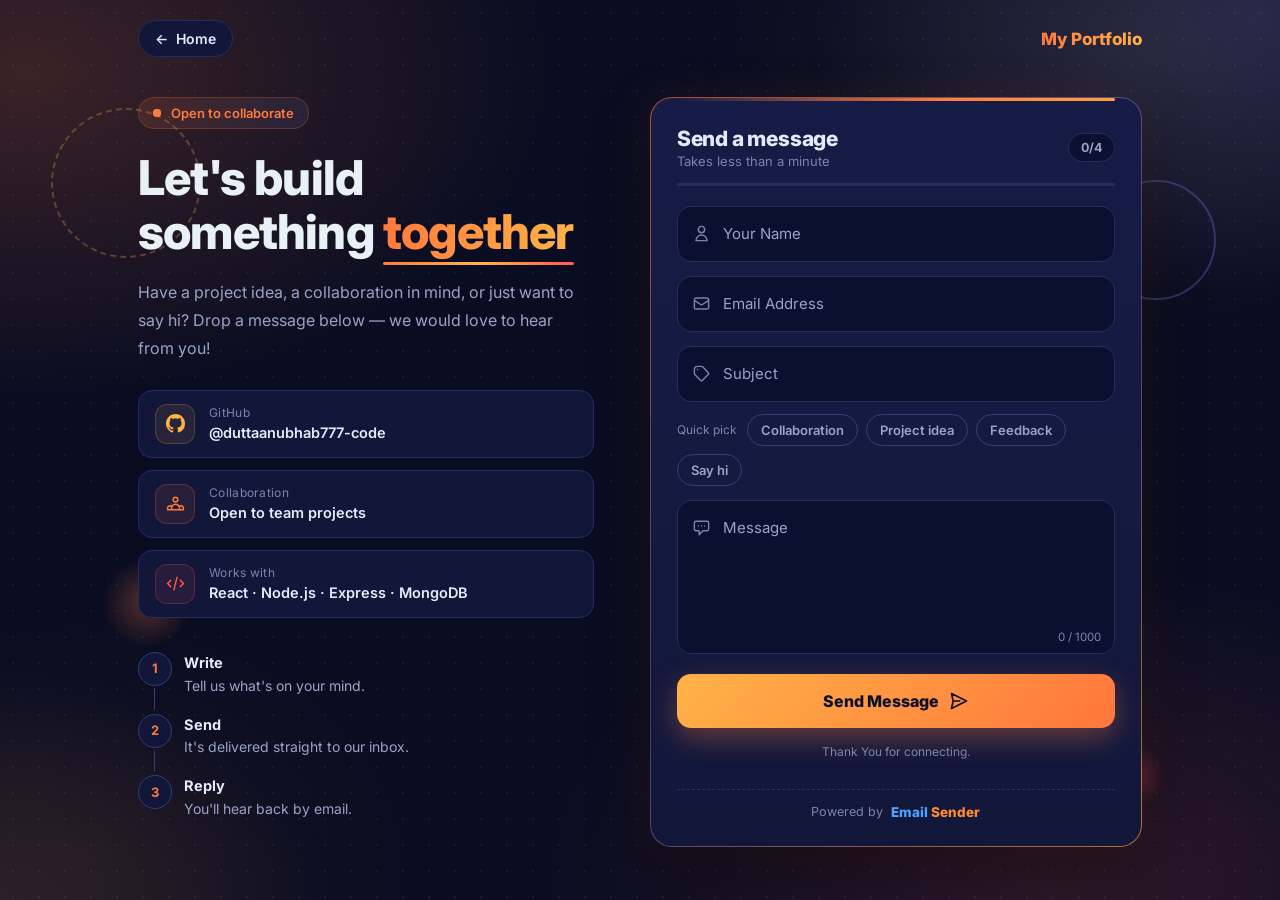
==== commit fdb16d71: "feat: orange-navy theme, Full-Stack section & rich animations - Add dedicated Full-Stack Projects se" ====
--- a/contact.html
+++ b/contact.html
@@ -3,7 +3,7 @@
     <head>
         <meta charset="UTF-8" />
         <meta name="viewport" content="width=device-width, initial-scale=1.0" />
-        <meta name="theme-color" content="#08121a" />
+        <meta name="theme-color" content="#0a0d22" />
         <link rel="icon" type="image/png" href="https://res.cloudinary.com/khvkgpxq/image/upload/v1791965885/badge-logo-320.png" />
         <title>Contact | My Portfolio</title>
         <link rel="preconnect" href="https://fonts.googleapis.com" />
@@ -20,19 +20,19 @@
            infinite অ্যানিমেশন প্রায় নেই; যা আছে তা শুধু transform/opacity (হালকা)।
            ============================================================ */
             :root {
-                --bg: #08121a;
-                --surface: #0e1b25;
-                --surface-2: #0f202b;
-                --field: #0a1620;
-                --line: #1b2c38;
-                --line-2: #27404d;
-                --text: #dbe7ee;
-                --muted: #8fa3b0;
-                --dim: #6c8190;
-                --green: #2de2b4;
-                --cyan: #38c7ff;
-                --peach: #ff9f7a;
-                --danger: #ef8b76;
+                --bg: #0a0d22;
+                --surface: #12173a;
+                --surface-2: #161c46;
+                --field: #0b1030;
+                --line: #262d5c;
+                --line-2: #343c78;
+                --text: #e6e9ff;
+                --muted: #9aa3c7;
+                --dim: #7a84ad;
+                --orange: #ff7a3d;
+                --amber: #ffb347;
+                --coral: #ff5a4f;
+                --danger: #ff6e64;
             }
             * {
                 box-sizing: border-box;
@@ -61,12 +61,12 @@
                 background:
                     radial-gradient(
                         620px 420px at 88% 6%,
-                        rgba(56, 199, 255, 0.07),
+                        rgba(255, 179, 71, 0.07),
                         transparent 70%
                     ),
                     radial-gradient(
                         520px 380px at 6% 96%,
-                        rgba(45, 226, 180, 0.06),
+                        rgba(255, 122, 61, 0.06),
                         transparent 70%
                     ),
                     radial-gradient(
@@ -76,11 +76,11 @@
                         0 0 / 26px 26px;
             }
             :focus-visible {
-                outline: 2px solid var(--cyan);
+                outline: 2px solid var(--amber);
                 outline-offset: 3px;
             }
             ::selection {
-                background: var(--cyan);
+                background: var(--amber);
                 color: var(--bg);
             }
 
@@ -148,7 +148,7 @@
             }
             .back-home:hover {
                 border-color: var(--line-2);
-                color: var(--green);
+                color: var(--orange);
             }
             .back-home:hover .arrow {
                 transform: translateX(-4px);
@@ -156,7 +156,7 @@
             .brand {
                 font-size: 17px;
                 font-weight: 800;
-                background: linear-gradient(90deg, var(--green), var(--cyan));
+                background: linear-gradient(90deg, var(--orange), var(--amber));
                 -webkit-background-clip: text;
                 background-clip: text;
                 color: transparent;
@@ -177,11 +177,11 @@
                 gap: 10px;
                 font-size: 13px;
                 font-weight: 600;
-                color: var(--green);
+                color: var(--orange);
                 padding: 7px 14px;
                 border-radius: 30px;
-                background: rgba(45, 226, 180, 0.07);
-                border: 1px solid rgba(45, 226, 180, 0.22);
+                background: rgba(255, 122, 61, 0.07);
+                border: 1px solid rgba(255, 122, 61, 0.22);
                 margin-bottom: 22px;
             }
             .eyebrow .dot {
@@ -189,14 +189,14 @@
                 width: 8px;
                 height: 8px;
                 border-radius: 50%;
-                background: var(--green);
+                background: var(--orange);
             }
             .eyebrow .dot::after {
                 content: "";
                 position: absolute;
                 inset: 0;
                 border-radius: 50%;
-                background: var(--green);
+                background: var(--orange);
                 animation: ping 2.4s ease-out infinite;
             }
             @keyframes ping {
@@ -222,7 +222,7 @@
             h1 .hl {
                 position: relative;
                 display: inline-block;
-                color: var(--green);
+                color: var(--orange);
             }
             h1 .hl i {
                 position: absolute;
@@ -231,7 +231,7 @@
                 bottom: -5px;
                 height: 3px;
                 border-radius: 3px;
-                background: linear-gradient(90deg, var(--green), var(--cyan));
+                background: linear-gradient(90deg, var(--orange), var(--amber));
                 transform-origin: left;
                 animation: underline 0.9s 0.7s cubic-bezier(0.2, 0.8, 0.2, 1)
                     both;
@@ -275,7 +275,7 @@
             }
             .info a:hover {
                 transform: translateX(4px);
-                border-color: rgba(45, 226, 180, 0.4);
+                border-color: rgba(255, 122, 61, 0.4);
             }
             .ico {
                 flex: none;
@@ -284,23 +284,23 @@
                 display: grid;
                 place-items: center;
                 border-radius: 12px;
-                color: var(--cyan);
-                background: rgba(56, 199, 255, 0.09);
-                border: 1px solid rgba(56, 199, 255, 0.2);
+                color: var(--amber);
+                background: rgba(255, 179, 71, 0.09);
+                border: 1px solid rgba(255, 179, 71, 0.2);
             }
             .ico svg {
                 width: 19px;
                 height: 19px;
             }
             .info .item:nth-child(2) .ico {
-                color: var(--green);
-                background: rgba(45, 226, 180, 0.09);
-                border-color: rgba(45, 226, 180, 0.22);
+                color: var(--orange);
+                background: rgba(255, 122, 61, 0.09);
+                border-color: rgba(255, 122, 61, 0.22);
             }
             .info .item:nth-child(3) .ico {
-                color: var(--peach);
-                background: rgba(255, 159, 122, 0.09);
-                border-color: rgba(255, 159, 122, 0.22);
+                color: var(--coral);
+                background: rgba(255, 90, 79, 0.09);
+                border-color: rgba(255, 90, 79, 0.22);
             }
             .info small {
                 display: block;
@@ -347,7 +347,7 @@
                 place-items: center;
                 font-size: 13px;
                 font-weight: 700;
-                color: var(--green);
+                color: var(--orange);
                 border-radius: 50%;
                 background: var(--surface);
                 border: 1px solid var(--line-2);
@@ -385,8 +385,8 @@
                 background: linear-gradient(
                     90deg,
                     transparent,
-                    rgba(45, 226, 180, 0.5),
-                    rgba(56, 199, 255, 0.5),
+                    rgba(255, 122, 61, 0.5),
+                    rgba(255, 179, 71, 0.5),
                     transparent
                 );
                 pointer-events: none;
@@ -401,7 +401,7 @@
                 transition: opacity 0.35s ease;
                 background: radial-gradient(
                     340px circle at var(--mx, 50%) var(--my, 0%),
-                    rgba(56, 199, 255, 0.06),
+                    rgba(255, 179, 71, 0.06),
                     transparent 65%
                 );
             }
@@ -447,8 +447,8 @@
                     border-color 0.3s ease;
             }
             .pill.done {
-                color: var(--green);
-                border-color: rgba(45, 226, 180, 0.4);
+                color: var(--orange);
+                border-color: rgba(255, 122, 61, 0.4);
             }
             .meter {
                 height: 3px;
@@ -461,7 +461,7 @@
                 display: block;
                 height: 100%;
                 width: 100%;
-                background: linear-gradient(90deg, var(--green), var(--cyan));
+                background: linear-gradient(90deg, var(--orange), var(--amber));
                 transform: scaleX(0);
                 transform-origin: left;
                 transition: transform 0.5s cubic-bezier(0.2, 0.8, 0.2, 1);
@@ -482,7 +482,7 @@
                 border: 1px solid var(--line);
                 border-radius: 14px;
                 padding: 25px 14px 9px 46px;
-                caret-color: var(--green);
+                caret-color: var(--orange);
                 transition:
                     border-color 0.2s ease,
                     box-shadow 0.2s ease,
@@ -508,13 +508,13 @@
             .field input:focus,
             .field textarea:focus {
                 outline: none;
-                border-color: rgba(45, 226, 180, 0.65);
-                box-shadow: 0 0 0 3px rgba(45, 226, 180, 0.12);
+                border-color: rgba(255, 122, 61, 0.65);
+                box-shadow: 0 0 0 3px rgba(255, 122, 61, 0.12);
                 background: #0b1a25;
             }
             .field input:valid:not(:placeholder-shown),
             .field textarea:valid:not(:placeholder-shown) {
-                border-color: rgba(45, 226, 180, 0.28);
+                border-color: rgba(255, 122, 61, 0.28);
             }
             .field label {
                 position: absolute;
@@ -533,7 +533,7 @@
             .field textarea:focus + label,
             .field textarea:not(:placeholder-shown) + label {
                 transform: translateY(-11px) scale(0.78);
-                color: var(--green);
+                color: var(--orange);
             }
             .f-ico {
                 position: absolute;
@@ -546,7 +546,7 @@
                 transition: color 0.2s ease;
             }
             .field:focus-within .f-ico {
-                color: var(--green);
+                color: var(--orange);
             }
             .hint {
                 display: block;
@@ -563,7 +563,7 @@
             }
             .field.touched input:invalid,
             .field.touched textarea:invalid {
-                border-color: rgba(239, 139, 118, 0.7);
+                border-color: rgba(255, 110, 100, 0.7);
             }
             .field.touched input:invalid ~ .hint,
             .field.touched textarea:invalid ~ .hint {
@@ -616,9 +616,9 @@
                 transform: scale(0.96);
             }
             .chip.active {
-                color: var(--green);
-                border-color: rgba(45, 226, 180, 0.55);
-                background: rgba(45, 226, 180, 0.09);
+                color: var(--orange);
+                border-color: rgba(255, 122, 61, 0.55);
+                background: rgba(255, 122, 61, 0.09);
             }
 
             .form-error {
@@ -627,8 +627,8 @@
                 border-radius: 12px;
                 font-size: 14px;
                 color: #f3b3a4;
-                background: rgba(239, 139, 118, 0.1);
-                border: 1px solid rgba(239, 139, 118, 0.35);
+                background: rgba(255, 110, 100, 0.1);
+                border: 1px solid rgba(255, 110, 100, 0.35);
             }
             .form-error.show {
                 display: block;
@@ -652,9 +652,9 @@
                 font: inherit;
                 font-size: 16px;
                 font-weight: 800;
-                color: #04141a;
-                background: linear-gradient(135deg, var(--green), var(--cyan));
-                box-shadow: 0 10px 24px rgba(45, 226, 180, 0.14);
+                color: #0a0d22;
+                background: linear-gradient(135deg, var(--orange), var(--amber));
+                box-shadow: 0 10px 24px rgba(255, 122, 61, 0.14);
                 transition:
                     transform 0.2s ease,
                     box-shadow 0.25s ease;
@@ -670,7 +670,7 @@
             @media (hover: hover) {
                 .neon-btn:hover {
                     transform: translateY(-2px);
-                    box-shadow: 0 14px 28px rgba(45, 226, 180, 0.2);
+                    box-shadow: 0 14px 28px rgba(255, 122, 61, 0.2);
                 }
                 .neon-btn:hover .plane {
                     transform: rotate(90deg) translateY(-5px);
@@ -766,7 +766,7 @@
                 width: 38px;
                 height: 38px;
                 margin: -19px;
-                color: var(--cyan);
+                color: var(--amber);
                 opacity: 0;
             }
             .success-state.show .sent-plane {
@@ -794,15 +794,15 @@
                 margin: -38px;
             }
             .sent-check circle {
-                fill: rgba(45, 226, 180, 0.08);
-                stroke: var(--green);
+                fill: rgba(255, 122, 61, 0.08);
+                stroke: var(--orange);
                 stroke-width: 2.5;
                 stroke-dasharray: 145;
                 stroke-dashoffset: 145;
             }
             .sent-check path {
                 fill: none;
-                stroke: var(--green);
+                stroke: var(--orange);
                 stroke-width: 3.2;
                 stroke-linecap: round;
                 stroke-linejoin: round;
@@ -856,9 +856,9 @@
                     transform 0.2s ease;
             }
             .reset-btn {
-                color: #04141a;
+                color: #0a0d22;
                 border: 0;
-                background: linear-gradient(135deg, var(--green), var(--cyan));
+                background: linear-gradient(135deg, var(--orange), var(--amber));
             }
             .home-link {
                 color: var(--text);
@@ -866,8 +866,8 @@
                 border: 1px solid var(--line-2);
             }
             .home-link:hover {
-                border-color: var(--green);
-                color: var(--green);
+                border-color: var(--orange);
+                color: var(--orange);
             }
             .reset-btn:active,
             .home-link:active {
@@ -934,9 +934,139 @@
                     padding: 11px 13px;
                 }
             }
+
+            /* ============================================================
+               v3 — Shirt theme (কমলা + নেভি) · gradient + animation
+               শুধু transform/opacity অ্যানিমেশন, তাই মোবাইলেও হালকা চলে।
+               ============================================================ */
+            :root {
+                --indigo: #7c8cff;
+                --sun: #ffd9a0;
+            }
+            @keyframes gradientMove {
+                0% { background-position: 0% 50%; }
+                50% { background-position: 100% 50%; }
+                100% { background-position: 0% 50%; }
+            }
+            @keyframes floatY {
+                0%, 100% { transform: translate3d(0, 0, 0) rotate(0deg); }
+                50% { transform: translate3d(0, -22px, 0) rotate(8deg); }
+            }
+            @keyframes meshDrift {
+                0% { transform: translate3d(0, 0, 0) rotate(0deg) scale(1); }
+                50% { transform: translate3d(3%, -2%, 0) rotate(6deg) scale(1.08); }
+                100% { transform: translate3d(-3%, 3%, 0) rotate(-5deg) scale(1.02); }
+            }
+            @keyframes shine {
+                from { transform: translateX(-130%) skewX(-20deg); }
+                to { transform: translateX(330%) skewX(-20deg); }
+            }
+            /* চলমান mesh gradient ব্যাকগ্রাউন্ড */
+            body::after {
+                content: "";
+                position: fixed;
+                inset: -25%;
+                z-index: -2;
+                pointer-events: none;
+                background:
+                    radial-gradient(40% 35% at 18% 22%, rgba(255, 122, 61, 0.2), transparent 70%),
+                    radial-gradient(34% 30% at 82% 18%, rgba(124, 140, 255, 0.18), transparent 70%),
+                    radial-gradient(40% 34% at 72% 82%, rgba(255, 90, 79, 0.15), transparent 70%),
+                    radial-gradient(30% 30% at 14% 86%, rgba(255, 179, 71, 0.12), transparent 70%);
+                animation: meshDrift 24s ease-in-out infinite alternate;
+                will-change: transform;
+            }
+            /* ভাসমান গ্রাডিয়েন্ট আকার */
+            .deco { position: fixed; inset: 0; z-index: -1; pointer-events: none; overflow: hidden; }
+            .deco i { position: absolute; border-radius: 50%; animation: floatY 9s ease-in-out infinite; }
+            .deco i:nth-child(1) { width: 150px; height: 150px; top: 12%; left: 4%; border: 2px dashed rgba(255, 179, 71, 0.28); }
+            .deco i:nth-child(2) { width: 90px; height: 90px; top: 62%; left: 8%; background: radial-gradient(circle, rgba(255, 122, 61, 0.3), transparent 70%); animation-delay: -3s; }
+            .deco i:nth-child(3) { width: 120px; height: 120px; top: 20%; right: 5%; border: 2px solid rgba(124, 140, 255, 0.28); animation-delay: -5s; }
+            .deco i:nth-child(4) { width: 70px; height: 70px; bottom: 10%; right: 9%; background: radial-gradient(circle, rgba(255, 90, 79, 0.32), transparent 70%); animation-delay: -1.5s; }
+            .brand {
+                background: linear-gradient(90deg, var(--orange), var(--amber), var(--coral), var(--orange));
+                background-size: 300%;
+                -webkit-background-clip: text;
+                background-clip: text;
+                color: transparent;
+                animation: gradientMove 6s ease infinite;
+                font-weight: 800;
+            }
+            h1 .hl {
+                background: linear-gradient(90deg, var(--orange), var(--amber), var(--coral), var(--orange));
+                background-size: 300%;
+                -webkit-background-clip: text;
+                background-clip: text;
+                color: transparent;
+                animation: gradientMove 6s ease infinite;
+            }
+            h1 .hl i { background: linear-gradient(90deg, var(--orange), var(--amber), var(--coral)); }
+            .eyebrow { background: linear-gradient(90deg, rgba(255, 122, 61, 0.12), rgba(124, 140, 255, 0.1)); }
+            /* কার্ড: gradient বর্ডার + চলমান উপরের আলো */
+            .card {
+                border: 1px solid transparent;
+                background:
+                    linear-gradient(180deg, var(--surface-2), var(--surface)) padding-box,
+                    linear-gradient(135deg, rgba(255, 122, 61, 0.65), rgba(124, 140, 255, 0.4), rgba(255, 179, 71, 0.6)) border-box;
+                box-shadow: 0 24px 60px rgba(0, 0, 0, 0.4), 0 0 50px rgba(255, 122, 61, 0.1);
+            }
+            .card::after {
+                height: 3px;
+                border-radius: 3px;
+                background: linear-gradient(90deg, transparent, var(--orange), var(--amber), var(--coral), var(--indigo), transparent);
+                background-size: 300% 100%;
+                animation: gradientMove 5s linear infinite;
+            }
+            .meter i { background: linear-gradient(90deg, var(--orange), var(--amber), var(--coral)); }
+            /* বাটন: চলমান gradient + shine */
+            .neon-btn {
+                position: relative;
+                overflow: hidden;
+                background: linear-gradient(135deg, var(--amber), var(--orange), var(--coral), var(--amber));
+                background-size: 300%;
+                animation: gradientMove 6s ease infinite;
+                box-shadow: 0 10px 28px rgba(255, 122, 61, 0.35);
+            }
+            .neon-btn::before {
+                content: "";
+                position: absolute;
+                top: 0;
+                left: 0;
+                width: 30%;
+                height: 100%;
+                background: rgba(255, 255, 255, 0.4);
+                transform: translateX(-130%) skewX(-20deg);
+                animation: shine 3.4s ease-in-out infinite;
+                pointer-events: none;
+            }
+            .chip.active, .chip:hover { background: linear-gradient(135deg, rgba(255, 122, 61, 0.22), rgba(255, 179, 71, 0.16)); }
+            /* সিঁড়ি-ধাপে ঢুকে আসা */
+            form > .field, form > .chips, form > .btn-wrap { animation: rise 0.7s cubic-bezier(0.2, 0.8, 0.2, 1) both; }
+            form > :nth-child(n + 3) { animation-delay: 0.3s; }
+            form > .field:nth-of-type(4) { animation-delay: 0.38s; }
+            form > .field:nth-of-type(5) { animation-delay: 0.46s; }
+            form > .chips { animation-delay: 0.54s; }
+            form > .field:nth-of-type(7) { animation-delay: 0.62s; }
+            form > .btn-wrap { animation-delay: 0.74s; }
+            .steps li { animation: rise 0.7s cubic-bezier(0.2, 0.8, 0.2, 1) both; }
+            .steps li:nth-child(1) { animation-delay: 0.5s; }
+            .steps li:nth-child(2) { animation-delay: 0.62s; }
+            .steps li:nth-child(3) { animation-delay: 0.74s; }
+            .info .ico { animation: floatY 6s ease-in-out infinite; }
+            .info li:nth-child(2) .ico { animation-delay: -2s; }
+            .info li:nth-child(3) .ico { animation-delay: -4s; }
+            .info .ico { animation-name: icoBob; }
+            @keyframes icoBob { 0%, 100% { transform: translateY(0); } 50% { transform: translateY(-4px); } }
+            .burst {
+                position: fixed; width: 7px; height: 7px; border-radius: 50%; pointer-events: none; z-index: 3000;
+                transform: translate(-50%, -50%); animation: burst 0.65s ease-out forwards;
+            }
+            @keyframes burst { to { transform: translate(calc(-50% + var(--dx)), calc(-50% + var(--dy))) scale(0); opacity: 0; } }
+            @media (max-width: 480px) { .deco i:nth-child(1), .deco i:nth-child(3) { width: 80px; height: 80px; } }
         </style>
     </head>
     <body>
+        <div class="deco" aria-hidden="true"><i></i><i></i><i></i><i></i></div>
         <div class="shell">
             <div class="top rise">
                 <a href="index.html" class="back-home"
@@ -1626,5 +1756,23 @@
                 document.getElementById("glowForm").style.display = "flex";
             }
         </script>
+
+        <script>
+            /* tap / click burst — ছোট transform অ্যানিমেশন */
+            (function () {
+                if (matchMedia("(prefers-reduced-motion: reduce)").matches) return;
+                var C = ["#ff7a3d", "#ffb347", "#ff5a4f", "#7c8cff", "#ffd9a0"], live = 0;
+                document.addEventListener("pointerdown", function (e) {
+                    if (live > 24) return;
+                    for (var i = 0; i < 9; i++) {
+                        var p = document.createElement("span"), a = (Math.PI * 2 * i) / 9 + Math.random() * 0.5, d = 26 + Math.random() * 34;
+                        p.className = "burst";
+                        p.style.cssText = "left:" + e.clientX + "px;top:" + e.clientY + "px;--dx:" + Math.cos(a) * d + "px;--dy:" + Math.sin(a) * d + "px;background:" + C[i % 5];
+                        document.body.appendChild(p); live++;
+                        p.addEventListener("animationend", function () { this.remove(); live--; });
+                    }
+                }, { passive: true });
+            })();
+        </script>
     </body>
 </html>
